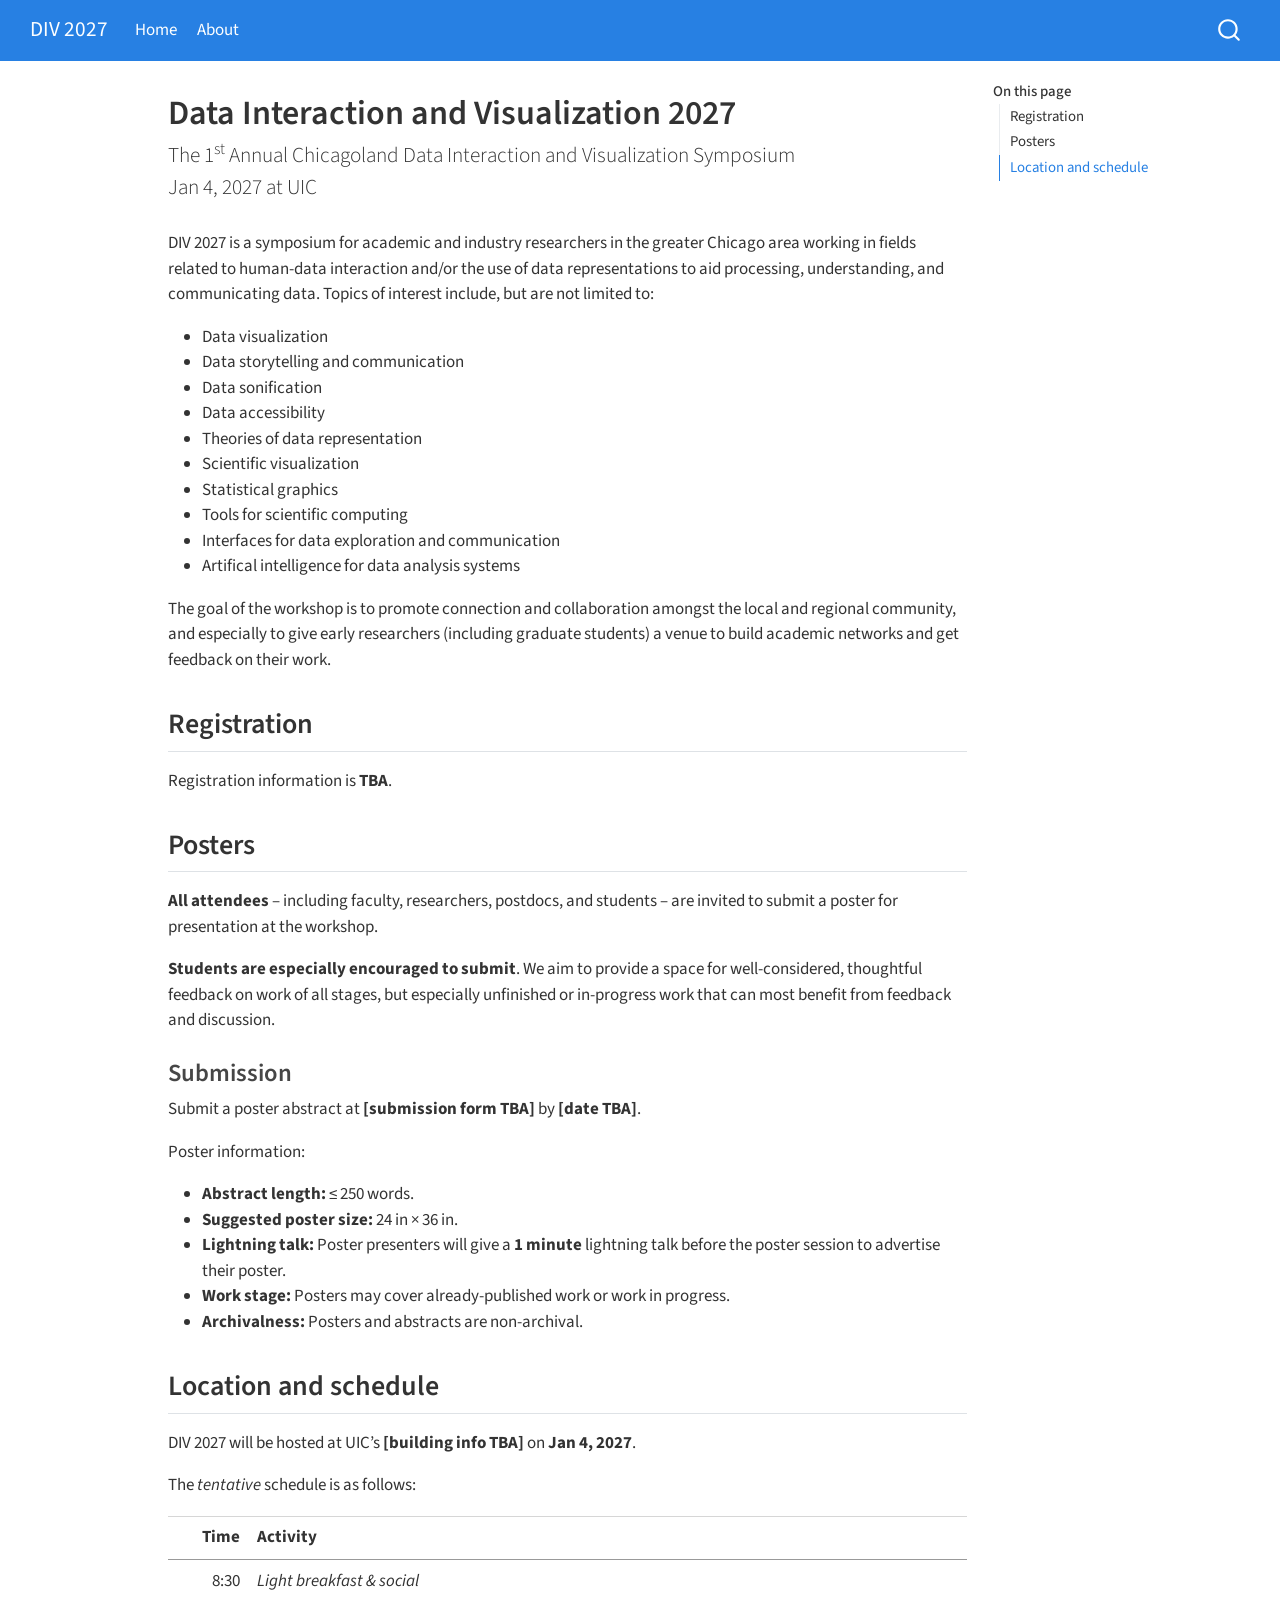
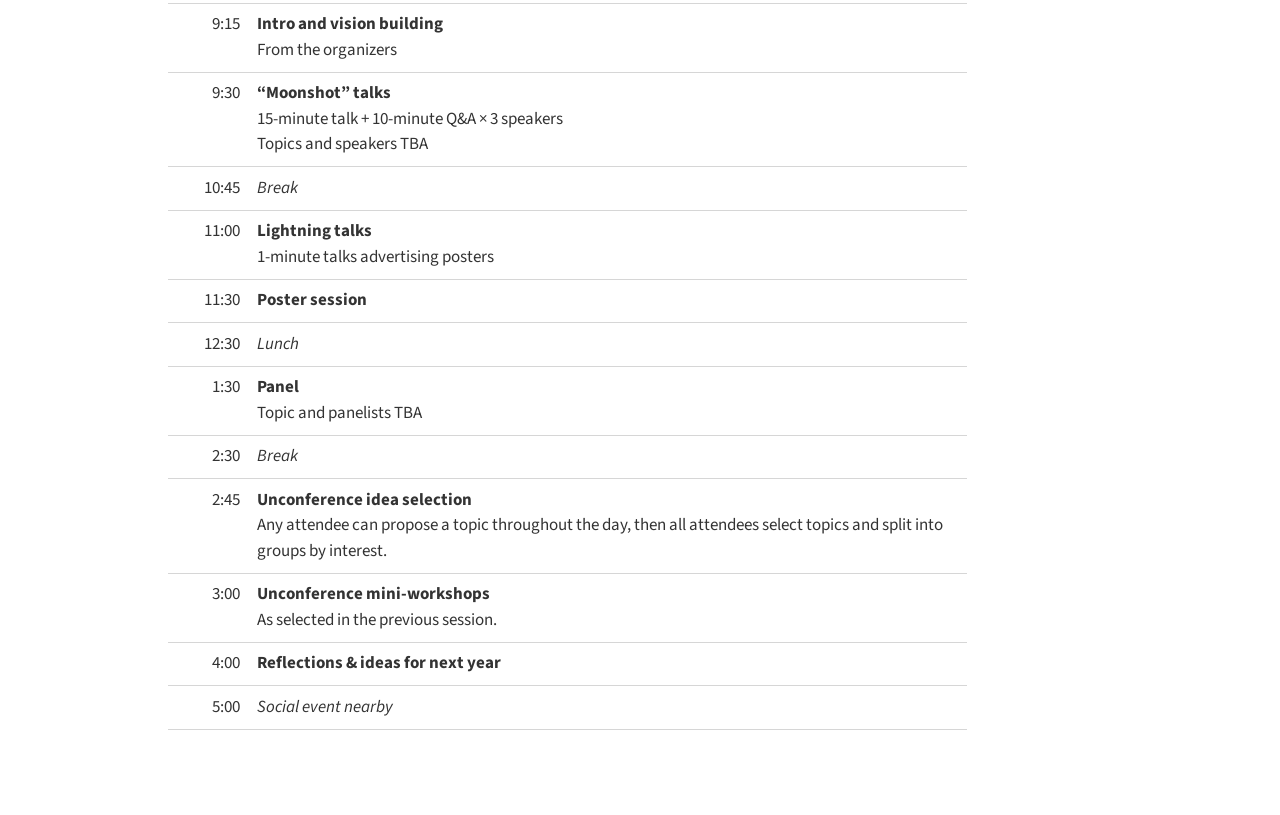
==== index.html @ d93c634b "Built site for gh-pages" ====
<!DOCTYPE html>
<html xmlns="http://www.w3.org/1999/xhtml" lang="en" xml:lang="en"><head>

<meta charset="utf-8">
<meta name="generator" content="quarto-1.9.35">

<meta name="viewport" content="width=device-width, initial-scale=1.0, user-scalable=yes">


<title>Data Interaction and Visualization 2027 – DIV 2027</title>
<style>
/* Default styles provided by pandoc.
** See https://pandoc.org/MANUAL.html#variables-for-html for config info.
*/
code{white-space: pre-wrap;}
span.smallcaps{font-variant: small-caps;}
div.columns{display: flex; gap: min(4vw, 1.5em);}
div.column{flex: auto; overflow-x: auto;}
div.hanging-indent{margin-left: 1.5em; text-indent: -1.5em;}
ul.task-list{list-style: none;}
ul.task-list li input[type="checkbox"] {
  width: 0.8em;
  margin: 0 0.8em 0.2em -1em; /* quarto-specific, see https://github.com/quarto-dev/quarto-cli/issues/4556 */ 
  vertical-align: middle;
}
</style>


<script src="site_libs/quarto-nav/quarto-nav.js"></script>
<script src="site_libs/quarto-nav/headroom.min.js"></script>
<script src="site_libs/clipboard/clipboard.min.js"></script>
<script src="site_libs/quarto-search/autocomplete.umd.js"></script>
<script src="site_libs/quarto-search/fuse.min.js"></script>
<script src="site_libs/quarto-search/quarto-search.js"></script>
<meta name="quarto:offset" content="./">
<script src="site_libs/quarto-html/quarto.js" type="module"></script>
<script src="site_libs/quarto-html/tabsets/tabsets.js" type="module"></script>
<script src="site_libs/quarto-html/popper.min.js"></script>
<script src="site_libs/quarto-html/tippy.umd.min.js"></script>
<script src="site_libs/quarto-html/anchor.min.js"></script>
<link href="site_libs/quarto-html/tippy.css" rel="stylesheet">
<link href="site_libs/quarto-html/quarto-syntax-highlighting-46f66b053e56abd73bb6e954d61a315b.css" rel="stylesheet" class="quarto-color-scheme" id="quarto-text-highlighting-styles">
<link href="site_libs/quarto-html/quarto-syntax-highlighting-dark-22b4aaf4c2978829df3684e8f2c068db.css" rel="stylesheet" class="quarto-color-scheme quarto-color-alternate" id="quarto-text-highlighting-styles">
<link href="site_libs/quarto-html/quarto-syntax-highlighting-46f66b053e56abd73bb6e954d61a315b.css" rel="stylesheet" class="quarto-color-scheme-extra" id="quarto-text-highlighting-styles">
<script src="site_libs/bootstrap/bootstrap.min.js"></script>
<link href="site_libs/bootstrap/bootstrap-icons.css" rel="stylesheet">
<link href="site_libs/bootstrap/bootstrap-288cca52c4e9840696f0b704bb2b5459.min.css" rel="stylesheet" append-hash="true" class="quarto-color-scheme" id="quarto-bootstrap" data-mode="light">
<link href="site_libs/bootstrap/bootstrap-dark-3931a3bff5004c6c40b0ca01e9da0018.min.css" rel="stylesheet" append-hash="true" class="quarto-color-scheme quarto-color-alternate" id="quarto-bootstrap" data-mode="light">
<link href="site_libs/bootstrap/bootstrap-288cca52c4e9840696f0b704bb2b5459.min.css" rel="stylesheet" append-hash="true" class="quarto-color-scheme-extra" id="quarto-bootstrap" data-mode="light">
<script id="quarto-search-options" type="application/json">{
  "location": "navbar",
  "copy-button": false,
  "collapse-after": 3,
  "panel-placement": "end",
  "type": "overlay",
  "limit": 50,
  "keyboard-shortcut": [
    "f",
    "/",
    "s"
  ],
  "show-item-context": false,
  "language": {
    "search-no-results-text": "No results",
    "search-matching-documents-text": "matching documents",
    "search-copy-link-title": "Copy link to search",
    "search-hide-matches-text": "Hide additional matches",
    "search-more-match-text": "more match in this document",
    "search-more-matches-text": "more matches in this document",
    "search-clear-button-title": "Clear",
    "search-text-placeholder": "",
    "search-detached-cancel-button-title": "Cancel",
    "search-submit-button-title": "Submit",
    "search-label": "Search"
  }
}</script>


<link rel="stylesheet" href="styles.css">
</head>

<body class="nav-fixed quarto-light">

<div id="quarto-search-results"></div>
  <header id="quarto-header" class="headroom fixed-top">
    <nav class="navbar navbar-expand-lg " data-bs-theme="dark">
      <div class="navbar-container container-fluid">
      <div class="navbar-brand-container mx-auto">
    <a class="navbar-brand" href="./index.html">
    <span class="navbar-title">DIV 2027</span>
    </a>
  </div>
            <div id="quarto-search" class="" title="Search"></div>
          <button class="navbar-toggler" type="button" data-bs-toggle="collapse" data-bs-target="#navbarCollapse" aria-controls="navbarCollapse" role="menu" aria-expanded="false" aria-label="Toggle navigation" onclick="if (window.quartoToggleHeadroom) { window.quartoToggleHeadroom(); }">
  <span class="navbar-toggler-icon"></span>
</button>
          <div class="collapse navbar-collapse" id="navbarCollapse">
            <ul class="navbar-nav navbar-nav-scroll me-auto">
  <li class="nav-item">
    <a class="nav-link active" href="./index.html" aria-current="page"> 
<span class="menu-text">Home</span></a>
  </li>  
  <li class="nav-item">
    <a class="nav-link" href="./about.html"> 
<span class="menu-text">About</span></a>
  </li>  
</ul>
          </div> <!-- /navcollapse -->
            <div class="quarto-navbar-tools">
</div>
      </div> <!-- /container-fluid -->
    </nav>
</header>
<!-- content -->
<div id="quarto-content" class="quarto-container page-columns page-rows-contents page-layout-article page-navbar">
<!-- sidebar -->
<!-- margin-sidebar -->
    <div id="quarto-margin-sidebar" class="sidebar margin-sidebar">
        <nav id="TOC" role="doc-toc" class="toc-active">
    <h2 id="toc-title">On this page</h2>
   
  <ul>
  <li><a href="#registration" id="toc-registration" class="nav-link active" data-scroll-target="#registration">Registration</a></li>
  <li><a href="#posters" id="toc-posters" class="nav-link" data-scroll-target="#posters">Posters</a>
  <ul class="collapse">
  <li><a href="#submission" id="toc-submission" class="nav-link" data-scroll-target="#submission">Submission</a></li>
  </ul></li>
  <li><a href="#location-and-schedule" id="toc-location-and-schedule" class="nav-link" data-scroll-target="#location-and-schedule">Location and schedule</a></li>
  </ul>
</nav>
    </div>
<!-- main -->
<main class="content" id="quarto-document-content">

<header id="title-block-header" class="quarto-title-block default">
<div class="quarto-title">
<h1 class="title">Data Interaction and Visualization 2027</h1>
<p class="subtitle lead">The 1<sup>st</sup> Annual Chicagoland Data Interaction and Visualization Symposium<br>
Jan 4, 2027 at UIC</p>
</div>



<div class="quarto-title-meta">

    
  
    
  </div>
  


</header>


<p>DIV 2027 is a symposium for academic and industry researchers in the greater Chicago area working in fields related to human-data interaction and/or the use of data representations to aid processing, understanding, and communicating data. Topics of interest include, but are not limited to:</p>
<ul>
<li>Data visualization</li>
<li>Data storytelling and communication</li>
<li>Data sonification</li>
<li>Data accessibility</li>
<li>Theories of data representation</li>
<li>Scientific visualization</li>
<li>Statistical graphics</li>
<li>Tools for scientific computing</li>
<li>Interfaces for data exploration and communication</li>
<li>Artifical intelligence for data analysis systems</li>
</ul>
<p>The goal of the workshop is to promote connection and collaboration amongst the local and regional community, and especially to give early researchers (including graduate students) a venue to build academic networks and get feedback on their work.</p>
<section id="registration" class="level2">
<h2 class="anchored" data-anchor-id="registration">Registration</h2>
<p>Registration information is <strong>TBA</strong>.</p>
</section>
<section id="posters" class="level2">
<h2 class="anchored" data-anchor-id="posters">Posters</h2>
<p><strong>All attendees</strong> – including faculty, researchers, postdocs, and students – are invited to submit a poster for presentation at the workshop.</p>
<p><strong>Students are especially encouraged to submit</strong>. We aim to provide a space for well-considered, thoughtful feedback on work of all stages, but especially unfinished or in-progress work that can most benefit from feedback and discussion.</p>
<section id="submission" class="level3">
<h3 class="anchored" data-anchor-id="submission">Submission</h3>
<p>Submit a poster abstract at <strong>[submission form TBA]</strong> by <strong>[date TBA]</strong>.</p>
<p>Poster information:</p>
<ul>
<li><strong>Abstract length:</strong> ≤ 250 words.</li>
<li><strong>Suggested poster size:</strong> 24 in × 36 in.</li>
<li><strong>Lightning talk:</strong> Poster presenters will give a <strong>1 minute</strong> lightning talk before the poster session to advertise their poster.</li>
<li><strong>Work stage:</strong> Posters may cover already-published work or work in progress.</li>
<li><strong>Archivalness:</strong> Posters and abstracts are non-archival.</li>
</ul>
</section>
</section>
<section id="location-and-schedule" class="level2">
<h2 class="anchored" data-anchor-id="location-and-schedule">Location and schedule</h2>
<p>DIV 2027 will be hosted at UIC’s <strong>[building info TBA]</strong> on <strong>Jan 4, 2027</strong>.</p>
<p>The <em>tentative</em> schedule is as follows:</p>
<table class="caption-top table">
<colgroup>
<col style="width: 10%">
<col style="width: 89%">
</colgroup>
<thead>
<tr class="header">
<th style="text-align: right;">Time</th>
<th style="text-align: left;">Activity</th>
</tr>
</thead>
<tbody>
<tr class="odd">
<td style="text-align: right;">8:30</td>
<td style="text-align: left;"><em>Light breakfast &amp; social</em></td>
</tr>
<tr class="even">
<td style="text-align: right;">9:15</td>
<td style="text-align: left;"><strong>Intro and vision building</strong> <br> From the organizers</td>
</tr>
<tr class="odd">
<td style="text-align: right;">9:30</td>
<td style="text-align: left;"><strong>“Moonshot” talks</strong> <br> 15-minute talk + 10-minute Q&amp;A × 3 speakers <br> Topics and speakers TBA</td>
</tr>
<tr class="even">
<td style="text-align: right;">10:45</td>
<td style="text-align: left;"><em>Break</em></td>
</tr>
<tr class="odd">
<td style="text-align: right;">11:00</td>
<td style="text-align: left;"><strong>Lightning talks</strong> <br> 1-minute talks advertising posters</td>
</tr>
<tr class="even">
<td style="text-align: right;">11:30</td>
<td style="text-align: left;"><strong>Poster session</strong></td>
</tr>
<tr class="odd">
<td style="text-align: right;">12:30</td>
<td style="text-align: left;"><em>Lunch</em></td>
</tr>
<tr class="even">
<td style="text-align: right;">1:30</td>
<td style="text-align: left;"><strong>Panel</strong> <br> Topic and panelists TBA</td>
</tr>
<tr class="odd">
<td style="text-align: right;">2:30</td>
<td style="text-align: left;"><em>Break</em></td>
</tr>
<tr class="even">
<td style="text-align: right;">2:45</td>
<td style="text-align: left;"><strong>Unconference idea selection</strong> <br> Any attendee can propose a topic throughout the day, then all attendees select topics and split into groups by interest.</td>
</tr>
<tr class="odd">
<td style="text-align: right;">3:00</td>
<td style="text-align: left;"><strong>Unconference mini-workshops</strong> <br> As selected in the previous session.</td>
</tr>
<tr class="even">
<td style="text-align: right;">4:00</td>
<td style="text-align: left;"><strong>Reflections &amp; ideas for next year</strong></td>
</tr>
<tr class="odd">
<td style="text-align: right;">5:00</td>
<td style="text-align: left;"><em>Social event nearby</em></td>
</tr>
</tbody>
</table>


</section>

</main> <!-- /main -->
<script id="quarto-html-after-body" type="application/javascript">
  window.document.addEventListener("DOMContentLoaded", function (event) {
    const icon = "";
    const anchorJS = new window.AnchorJS();
    anchorJS.options = {
      placement: 'right',
      icon: icon
    };
    anchorJS.add('.anchored');
    const isCodeAnnotation = (el) => {
      for (const clz of el.classList) {
        if (clz.startsWith('code-annotation-')) {                     
          return true;
        }
      }
      return false;
    }
    const onCopySuccess = function(e) {
      // button target
      const button = e.trigger;
      // don't keep focus
      button.blur();
      // flash "checked"
      button.classList.add('code-copy-button-checked');
      var currentTitle = button.getAttribute("title");
      button.setAttribute("title", "Copied!");
      let tooltip;
      if (window.bootstrap) {
        button.setAttribute("data-bs-toggle", "tooltip");
        button.setAttribute("data-bs-placement", "left");
        button.setAttribute("data-bs-title", "Copied!");
        tooltip = new bootstrap.Tooltip(button, 
          { trigger: "manual", 
            customClass: "code-copy-button-tooltip",
            offset: [0, -8]});
        tooltip.show();    
      }
      setTimeout(function() {
        if (tooltip) {
          tooltip.hide();
          button.removeAttribute("data-bs-title");
          button.removeAttribute("data-bs-toggle");
          button.removeAttribute("data-bs-placement");
        }
        button.setAttribute("title", currentTitle);
        button.classList.remove('code-copy-button-checked');
      }, 1000);
      // clear code selection
      e.clearSelection();
    }
    const getTextToCopy = function(trigger) {
      const outerScaffold = trigger.parentElement.cloneNode(true);
      const codeEl = outerScaffold.querySelector('code');
      for (const childEl of codeEl.children) {
        if (isCodeAnnotation(childEl)) {
          childEl.remove();
        }
      }
      return codeEl.innerText;
    }
    const clipboard = new window.ClipboardJS('.code-copy-button:not([data-in-quarto-modal])', {
      text: getTextToCopy
    });
    clipboard.on('success', onCopySuccess);
    if (window.document.getElementById('quarto-embedded-source-code-modal')) {
      const clipboardModal = new window.ClipboardJS('.code-copy-button[data-in-quarto-modal]', {
        text: getTextToCopy,
        container: window.document.getElementById('quarto-embedded-source-code-modal')
      });
      clipboardModal.on('success', onCopySuccess);
    }
      var localhostRegex = new RegExp(/^(?:http|https):\/\/localhost\:?[0-9]*\//);
      var mailtoRegex = new RegExp(/^mailto:/);
        var filterRegex = new RegExp('/' + window.location.host + '/');
      var isInternal = (href) => {
          return filterRegex.test(href) || localhostRegex.test(href) || mailtoRegex.test(href);
      }
      // Inspect non-navigation links and adorn them if external
     var links = window.document.querySelectorAll('a[href]:not(.nav-link):not(.navbar-brand):not(.toc-action):not(.sidebar-link):not(.sidebar-item-toggle):not(.pagination-link):not(.no-external):not([aria-hidden]):not(.dropdown-item):not(.quarto-navigation-tool):not(.about-link)');
      for (var i=0; i<links.length; i++) {
        const link = links[i];
        if (!isInternal(link.href)) {
          // undo the damage that might have been done by quarto-nav.js in the case of
          // links that we want to consider external
          if (link.dataset.originalHref !== undefined) {
            link.href = link.dataset.originalHref;
          }
        }
      }
    function tippyHover(el, contentFn, onTriggerFn, onUntriggerFn) {
      const config = {
        allowHTML: true,
        maxWidth: 500,
        delay: 100,
        arrow: false,
        appendTo: function(el) {
            return el.parentElement;
        },
        interactive: true,
        interactiveBorder: 10,
        theme: 'quarto',
        placement: 'bottom-start',
      };
      if (contentFn) {
        config.content = contentFn;
      }
      if (onTriggerFn) {
        config.onTrigger = onTriggerFn;
      }
      if (onUntriggerFn) {
        config.onUntrigger = onUntriggerFn;
      }
      window.tippy(el, config); 
    }
    const noterefs = window.document.querySelectorAll('a[role="doc-noteref"]');
    for (var i=0; i<noterefs.length; i++) {
      const ref = noterefs[i];
      tippyHover(ref, function() {
        // use id or data attribute instead here
        let href = ref.getAttribute('data-footnote-href') || ref.getAttribute('href');
        try { href = new URL(href).hash; } catch {}
        const id = href.replace(/^#\/?/, "");
        const note = window.document.getElementById(id);
        if (note) {
          return note.innerHTML;
        } else {
          return "";
        }
      });
    }
    const xrefs = window.document.querySelectorAll('a.quarto-xref');
    const processXRef = (id, note) => {
      // Strip column container classes
      const stripColumnClz = (el) => {
        el.classList.remove("page-full", "page-columns");
        if (el.children) {
          for (const child of el.children) {
            stripColumnClz(child);
          }
        }
      }
      stripColumnClz(note)
      if (id === null || id.startsWith('sec-')) {
        // Special case sections, only their first couple elements
        const container = document.createElement("div");
        if (note.children && note.children.length > 2) {
          container.appendChild(note.children[0].cloneNode(true));
          for (let i = 1; i < note.children.length; i++) {
            const child = note.children[i];
            if (child.tagName === "P" && child.innerText === "") {
              continue;
            } else {
              container.appendChild(child.cloneNode(true));
              break;
            }
          }
          if (window.Quarto?.typesetMath) {
            window.Quarto.typesetMath(container);
          }
          return container.innerHTML
        } else {
          if (window.Quarto?.typesetMath) {
            window.Quarto.typesetMath(note);
          }
          return note.innerHTML;
        }
      } else {
        // Remove any anchor links if they are present
        const anchorLink = note.querySelector('a.anchorjs-link');
        if (anchorLink) {
          anchorLink.remove();
        }
        if (window.Quarto?.typesetMath) {
          window.Quarto.typesetMath(note);
        }
        if (note.classList.contains("callout")) {
          return note.outerHTML;
        } else {
          return note.innerHTML;
        }
      }
    }
    for (var i=0; i<xrefs.length; i++) {
      const xref = xrefs[i];
      tippyHover(xref, undefined, function(instance) {
        instance.disable();
        let url = xref.getAttribute('href');
        let hash = undefined; 
        if (url.startsWith('#')) {
          hash = url;
        } else {
          try { hash = new URL(url).hash; } catch {}
        }
        if (hash) {
          const id = hash.replace(/^#\/?/, "");
          const note = window.document.getElementById(id);
          if (note !== null) {
            try {
              const html = processXRef(id, note.cloneNode(true));
              instance.setContent(html);
            } finally {
              instance.enable();
              instance.show();
            }
          } else {
            // See if we can fetch this
            fetch(url.split('#')[0])
            .then(res => res.text())
            .then(html => {
              const parser = new DOMParser();
              const htmlDoc = parser.parseFromString(html, "text/html");
              const note = htmlDoc.getElementById(id);
              if (note !== null) {
                const html = processXRef(id, note);
                instance.setContent(html);
              } 
            }).finally(() => {
              instance.enable();
              instance.show();
            });
          }
        } else {
          // See if we can fetch a full url (with no hash to target)
          // This is a special case and we should probably do some content thinning / targeting
          fetch(url)
          .then(res => res.text())
          .then(html => {
            const parser = new DOMParser();
            const htmlDoc = parser.parseFromString(html, "text/html");
            const note = htmlDoc.querySelector('main.content');
            if (note !== null) {
              // This should only happen for chapter cross references
              // (since there is no id in the URL)
              // remove the first header
              if (note.children.length > 0 && note.children[0].tagName === "HEADER") {
                note.children[0].remove();
              }
              const html = processXRef(null, note);
              instance.setContent(html);
            } 
          }).finally(() => {
            instance.enable();
            instance.show();
          });
        }
      }, function(instance) {
      });
    }
        let selectedAnnoteEl;
        const selectorForAnnotation = ( cell, annotation) => {
          let cellAttr = 'data-code-cell="' + cell + '"';
          let lineAttr = 'data-code-annotation="' +  annotation + '"';
          const selector = 'span[' + cellAttr + '][' + lineAttr + ']';
          return selector;
        }
        const selectCodeLines = (annoteEl) => {
          const doc = window.document;
          const targetCell = annoteEl.getAttribute("data-target-cell");
          const targetAnnotation = annoteEl.getAttribute("data-target-annotation");
          const annoteSpan = window.document.querySelector(selectorForAnnotation(targetCell, targetAnnotation));
          const lines = annoteSpan.getAttribute("data-code-lines").split(",");
          const lineIds = lines.map((line) => {
            return targetCell + "-" + line;
          })
          let top = null;
          let height = null;
          let parent = null;
          if (lineIds.length > 0) {
              //compute the position of the single el (top and bottom and make a div)
              const el = window.document.getElementById(lineIds[0]);
              top = el.offsetTop;
              height = el.offsetHeight;
              parent = el.parentElement.parentElement;
            if (lineIds.length > 1) {
              const lastEl = window.document.getElementById(lineIds[lineIds.length - 1]);
              const bottom = lastEl.offsetTop + lastEl.offsetHeight;
              height = bottom - top;
            }
            if (top !== null && height !== null && parent !== null) {
              // cook up a div (if necessary) and position it 
              let div = window.document.getElementById("code-annotation-line-highlight");
              if (div === null) {
                div = window.document.createElement("div");
                div.setAttribute("id", "code-annotation-line-highlight");
                div.style.position = 'absolute';
                parent.appendChild(div);
              }
              div.style.top = top - 2 + "px";
              div.style.height = height + 4 + "px";
              div.style.left = 0;
              let gutterDiv = window.document.getElementById("code-annotation-line-highlight-gutter");
              if (gutterDiv === null) {
                gutterDiv = window.document.createElement("div");
                gutterDiv.setAttribute("id", "code-annotation-line-highlight-gutter");
                gutterDiv.style.position = 'absolute';
                const codeCell = window.document.getElementById(targetCell);
                const gutter = codeCell.querySelector('.code-annotation-gutter');
                gutter.appendChild(gutterDiv);
              }
              gutterDiv.style.top = top - 2 + "px";
              gutterDiv.style.height = height + 4 + "px";
            }
            selectedAnnoteEl = annoteEl;
          }
        };
        const unselectCodeLines = () => {
          const elementsIds = ["code-annotation-line-highlight", "code-annotation-line-highlight-gutter"];
          elementsIds.forEach((elId) => {
            const div = window.document.getElementById(elId);
            if (div) {
              div.remove();
            }
          });
          selectedAnnoteEl = undefined;
        };
          // Handle positioning of the toggle
      window.addEventListener(
        "resize",
        throttle(() => {
          elRect = undefined;
          if (selectedAnnoteEl) {
            selectCodeLines(selectedAnnoteEl);
          }
        }, 10)
      );
      function throttle(fn, ms) {
      let throttle = false;
      let timer;
        return (...args) => {
          if(!throttle) { // first call gets through
              fn.apply(this, args);
              throttle = true;
          } else { // all the others get throttled
              if(timer) clearTimeout(timer); // cancel #2
              timer = setTimeout(() => {
                fn.apply(this, args);
                timer = throttle = false;
              }, ms);
          }
        };
      }
        // Attach click handler to the DT
        const annoteDls = window.document.querySelectorAll('dt[data-target-cell]');
        for (const annoteDlNode of annoteDls) {
          annoteDlNode.addEventListener('click', (event) => {
            const clickedEl = event.target;
            if (clickedEl !== selectedAnnoteEl) {
              unselectCodeLines();
              const activeEl = window.document.querySelector('dt[data-target-cell].code-annotation-active');
              if (activeEl) {
                activeEl.classList.remove('code-annotation-active');
              }
              selectCodeLines(clickedEl);
              clickedEl.classList.add('code-annotation-active');
            } else {
              // Unselect the line
              unselectCodeLines();
              clickedEl.classList.remove('code-annotation-active');
            }
          });
        }
    const findCites = (el) => {
      const parentEl = el.parentElement;
      if (parentEl) {
        const cites = parentEl.dataset.cites;
        if (cites) {
          return {
            el,
            cites: cites.split(' ')
          };
        } else {
          return findCites(el.parentElement)
        }
      } else {
        return undefined;
      }
    };
    var bibliorefs = window.document.querySelectorAll('a[role="doc-biblioref"]');
    for (var i=0; i<bibliorefs.length; i++) {
      const ref = bibliorefs[i];
      const citeInfo = findCites(ref);
      if (citeInfo) {
        tippyHover(citeInfo.el, function() {
          var popup = window.document.createElement('div');
          citeInfo.cites.forEach(function(cite) {
            var citeDiv = window.document.createElement('div');
            citeDiv.classList.add('hanging-indent');
            citeDiv.classList.add('csl-entry');
            var biblioDiv = window.document.getElementById('ref-' + cite);
            if (biblioDiv) {
              citeDiv.innerHTML = biblioDiv.innerHTML;
            }
            popup.appendChild(citeDiv);
          });
          return popup.innerHTML;
        });
      }
    }
  });
  </script>
</div> <!-- /content -->




</body></html>
---- site_libs/quarto-html/tippy.css ----
.tippy-box[data-animation=fade][data-state=hidden]{opacity:0}[data-tippy-root]{max-width:calc(100vw - 10px)}.tippy-box{position:relative;background-color:#333;color:#fff;border-radius:4px;font-size:14px;line-height:1.4;white-space:normal;outline:0;transition-property:transform,visibility,opacity}.tippy-box[data-placement^=top]>.tippy-arrow{bottom:0}.tippy-box[data-placement^=top]>.tippy-arrow:before{bottom:-7px;left:0;border-width:8px 8px 0;border-top-color:initial;transform-origin:center top}.tippy-box[data-placement^=bottom]>.tippy-arrow{top:0}.tippy-box[data-placement^=bottom]>.tippy-arrow:before{top:-7px;left:0;border-width:0 8px 8px;border-bottom-color:initial;transform-origin:center bottom}.tippy-box[data-placement^=left]>.tippy-arrow{right:0}.tippy-box[data-placement^=left]>.tippy-arrow:before{border-width:8px 0 8px 8px;border-left-color:initial;right:-7px;transform-origin:center left}.tippy-box[data-placement^=right]>.tippy-arrow{left:0}.tippy-box[data-placement^=right]>.tippy-arrow:before{left:-7px;border-width:8px 8px 8px 0;border-right-color:initial;transform-origin:center right}.tippy-box[data-inertia][data-state=visible]{transition-timing-function:cubic-bezier(.54,1.5,.38,1.11)}.tippy-arrow{width:16px;height:16px;color:#333}.tippy-arrow:before{content:"";position:absolute;border-color:transparent;border-style:solid}.tippy-content{position:relative;padding:5px 9px;z-index:1}
---- site_libs/quarto-html/quarto-syntax-highlighting-46f66b053e56abd73bb6e954d61a315b.css ----
/* quarto syntax highlight colors */
:root {
  --quarto-hl-ot-color: #003B4F;
  --quarto-hl-at-color: #657422;
  --quarto-hl-ss-color: #20794D;
  --quarto-hl-an-color: #5E5E5E;
  --quarto-hl-fu-color: #4758AB;
  --quarto-hl-st-color: #20794D;
  --quarto-hl-cf-color: #003B4F;
  --quarto-hl-op-color: #5E5E5E;
  --quarto-hl-er-color: #AD0000;
  --quarto-hl-bn-color: #AD0000;
  --quarto-hl-al-color: #AD0000;
  --quarto-hl-va-color: #111111;
  --quarto-hl-bu-color: inherit;
  --quarto-hl-ex-color: inherit;
  --quarto-hl-pp-color: #AD0000;
  --quarto-hl-in-color: #5E5E5E;
  --quarto-hl-vs-color: #20794D;
  --quarto-hl-wa-color: #5E5E5E;
  --quarto-hl-do-color: #5E5E5E;
  --quarto-hl-im-color: #00769E;
  --quarto-hl-ch-color: #20794D;
  --quarto-hl-dt-color: #AD0000;
  --quarto-hl-fl-color: #AD0000;
  --quarto-hl-co-color: #5E5E5E;
  --quarto-hl-cv-color: #5E5E5E;
  --quarto-hl-cn-color: #8f5902;
  --quarto-hl-sc-color: #5E5E5E;
  --quarto-hl-dv-color: #AD0000;
  --quarto-hl-kw-color: #003B4F;
}

/* other quarto variables */
:root {
  --quarto-font-monospace: SFMono-Regular, Menlo, Monaco, Consolas, "Liberation Mono", "Courier New", monospace;
}

/* syntax highlight based on Pandoc's rules */
pre > code.sourceCode > span {
  color: #003B4F;
}

code.sourceCode > span {
  color: #003B4F;
}

div.sourceCode,
div.sourceCode pre.sourceCode {
  color: #003B4F;
}

/* Normal */
code span {
  color: #003B4F;
}

/* Alert */
code span.al {
  color: #AD0000;
  font-style: inherit;
}

/* Annotation */
code span.an {
  color: #5E5E5E;
  font-style: inherit;
}

/* Attribute */
code span.at {
  color: #657422;
  font-style: inherit;
}

/* BaseN */
code span.bn {
  color: #AD0000;
  font-style: inherit;
}

/* BuiltIn */
code span.bu {
  font-style: inherit;
}

/* ControlFlow */
code span.cf {
  color: #003B4F;
  font-weight: bold;
  font-style: inherit;
}

/* Char */
code span.ch {
  color: #20794D;
  font-style: inherit;
}

/* Constant */
code span.cn {
  color: #8f5902;
  font-style: inherit;
}

/* Comment */
code span.co {
  color: #5E5E5E;
  font-style: inherit;
}

/* CommentVar */
code span.cv {
  color: #5E5E5E;
  font-style: italic;
}

/* Documentation */
code span.do {
  color: #5E5E5E;
  font-style: italic;
}

/* DataType */
code span.dt {
  color: #AD0000;
  font-style: inherit;
}

/* DecVal */
code span.dv {
  color: #AD0000;
  font-style: inherit;
}

/* Error */
code span.er {
  color: #AD0000;
  font-style: inherit;
}

/* Extension */
code span.ex {
  font-style: inherit;
}

/* Float */
code span.fl {
  color: #AD0000;
  font-style: inherit;
}

/* Function */
code span.fu {
  color: #4758AB;
  font-style: inherit;
}

/* Import */
code span.im {
  color: #00769E;
  font-style: inherit;
}

/* Information */
code span.in {
  color: #5E5E5E;
  font-style: inherit;
}

/* Keyword */
code span.kw {
  color: #003B4F;
  font-weight: bold;
  font-style: inherit;
}

/* Operator */
code span.op {
  color: #5E5E5E;
  font-style: inherit;
}

/* Other */
code span.ot {
  color: #003B4F;
  font-style: inherit;
}

/* Preprocessor */
code span.pp {
  color: #AD0000;
  font-style: inherit;
}

/* SpecialChar */
code span.sc {
  color: #5E5E5E;
  font-style: inherit;
}

/* SpecialString */
code span.ss {
  color: #20794D;
  font-style: inherit;
}

/* String */
code span.st {
  color: #20794D;
  font-style: inherit;
}

/* Variable */
code span.va {
  color: #111111;
  font-style: inherit;
}

/* VerbatimString */
code span.vs {
  color: #20794D;
  font-style: inherit;
}

/* Warning */
code span.wa {
  color: #5E5E5E;
  font-style: italic;
}

.prevent-inlining {
  content: "</";
}

/*# sourceMappingURL=5022ed312398f59a55adce476d7327af.css.map */
---- site_libs/quarto-html/quarto-syntax-highlighting-dark-22b4aaf4c2978829df3684e8f2c068db.css ----
/* quarto syntax highlight colors */
:root {
  --quarto-hl-al-color: #f07178;
  --quarto-hl-an-color: #d4d0ab;
  --quarto-hl-at-color: #00e0e0;
  --quarto-hl-bn-color: #d4d0ab;
  --quarto-hl-bu-color: #abe338;
  --quarto-hl-ch-color: #abe338;
  --quarto-hl-co-color: #f8f8f2;
  --quarto-hl-cv-color: #ffd700;
  --quarto-hl-cn-color: #ffd700;
  --quarto-hl-cf-color: #ffa07a;
  --quarto-hl-dt-color: #ffa07a;
  --quarto-hl-dv-color: #d4d0ab;
  --quarto-hl-do-color: #f8f8f2;
  --quarto-hl-er-color: #f07178;
  --quarto-hl-ex-color: #00e0e0;
  --quarto-hl-fl-color: #d4d0ab;
  --quarto-hl-fu-color: #ffa07a;
  --quarto-hl-im-color: #abe338;
  --quarto-hl-in-color: #d4d0ab;
  --quarto-hl-kw-color: #ffa07a;
  --quarto-hl-op-color: #ffa07a;
  --quarto-hl-ot-color: #00e0e0;
  --quarto-hl-pp-color: #dcc6e0;
  --quarto-hl-re-color: #00e0e0;
  --quarto-hl-sc-color: #abe338;
  --quarto-hl-ss-color: #abe338;
  --quarto-hl-st-color: #abe338;
  --quarto-hl-va-color: #00e0e0;
  --quarto-hl-vs-color: #abe338;
  --quarto-hl-wa-color: #dcc6e0;
}

/* other quarto variables */
:root {
  --quarto-font-monospace: SFMono-Regular, Menlo, Monaco, Consolas, "Liberation Mono", "Courier New", monospace;
}

/* syntax highlight based on Pandoc's rules */
pre > code.sourceCode > span {
  color: #f8f8f2;
}

code.sourceCode > span {
  color: #f8f8f2;
}

div.sourceCode,
div.sourceCode pre.sourceCode {
  color: #f8f8f2;
}

/* Normal */
code span {
  color: #f8f8f2;
}

/* Alert */
code span.al {
  color: #f07178;
}

/* Annotation */
code span.an {
  color: #d4d0ab;
}

/* Attribute */
code span.at {
  color: #00e0e0;
}

/* BaseN */
code span.bn {
  color: #d4d0ab;
}

/* BuiltIn */
code span.bu {
  color: #abe338;
}

/* ControlFlow */
code span.cf {
  font-weight: bold;
  color: #ffa07a;
}

/* Char */
code span.ch {
  color: #abe338;
}

/* Constant */
code span.cn {
  color: #ffd700;
}

/* Comment */
code span.co {
  font-style: italic;
  color: #f8f8f2;
}

/* CommentVar */
code span.cv {
  color: #ffd700;
}

/* Documentation */
code span.do {
  color: #f8f8f2;
}

/* DataType */
code span.dt {
  color: #ffa07a;
}

/* DecVal */
code span.dv {
  color: #d4d0ab;
}

/* Error */
code span.er {
  color: #f07178;
  text-decoration: underline;
}

/* Extension */
code span.ex {
  font-weight: bold;
  color: #00e0e0;
}

/* Float */
code span.fl {
  color: #d4d0ab;
}

/* Function */
code span.fu {
  color: #ffa07a;
}

/* Import */
code span.im {
  color: #abe338;
}

/* Information */
code span.in {
  color: #d4d0ab;
}

/* Keyword */
code span.kw {
  font-weight: bold;
  color: #ffa07a;
}

/* Operator */
code span.op {
  color: #ffa07a;
}

/* Other */
code span.ot {
  color: #00e0e0;
}

/* Preprocessor */
code span.pp {
  color: #dcc6e0;
}

/* RegionMarker */
code span.re {
  background-color: #f8f8f2;
  color: #00e0e0;
}

/* SpecialChar */
code span.sc {
  color: #abe338;
}

/* SpecialString */
code span.ss {
  color: #abe338;
}

/* String */
code span.st {
  color: #abe338;
}

/* Variable */
code span.va {
  color: #00e0e0;
}

/* VerbatimString */
code span.vs {
  color: #abe338;
}

/* Warning */
code span.wa {
  color: #dcc6e0;
}

.prevent-inlining {
  content: "</";
}

/*# sourceMappingURL=40982d61e595645edd53c77867d56848.css.map */
---- site_libs/quarto-html/quarto-syntax-highlighting-46f66b053e56abd73bb6e954d61a315b.css ----
/* quarto syntax highlight colors */
:root {
  --quarto-hl-ot-color: #003B4F;
  --quarto-hl-at-color: #657422;
  --quarto-hl-ss-color: #20794D;
  --quarto-hl-an-color: #5E5E5E;
  --quarto-hl-fu-color: #4758AB;
  --quarto-hl-st-color: #20794D;
  --quarto-hl-cf-color: #003B4F;
  --quarto-hl-op-color: #5E5E5E;
  --quarto-hl-er-color: #AD0000;
  --quarto-hl-bn-color: #AD0000;
  --quarto-hl-al-color: #AD0000;
  --quarto-hl-va-color: #111111;
  --quarto-hl-bu-color: inherit;
  --quarto-hl-ex-color: inherit;
  --quarto-hl-pp-color: #AD0000;
  --quarto-hl-in-color: #5E5E5E;
  --quarto-hl-vs-color: #20794D;
  --quarto-hl-wa-color: #5E5E5E;
  --quarto-hl-do-color: #5E5E5E;
  --quarto-hl-im-color: #00769E;
  --quarto-hl-ch-color: #20794D;
  --quarto-hl-dt-color: #AD0000;
  --quarto-hl-fl-color: #AD0000;
  --quarto-hl-co-color: #5E5E5E;
  --quarto-hl-cv-color: #5E5E5E;
  --quarto-hl-cn-color: #8f5902;
  --quarto-hl-sc-color: #5E5E5E;
  --quarto-hl-dv-color: #AD0000;
  --quarto-hl-kw-color: #003B4F;
}

/* other quarto variables */
:root {
  --quarto-font-monospace: SFMono-Regular, Menlo, Monaco, Consolas, "Liberation Mono", "Courier New", monospace;
}

/* syntax highlight based on Pandoc's rules */
pre > code.sourceCode > span {
  color: #003B4F;
}

code.sourceCode > span {
  color: #003B4F;
}

div.sourceCode,
div.sourceCode pre.sourceCode {
  color: #003B4F;
}

/* Normal */
code span {
  color: #003B4F;
}

/* Alert */
code span.al {
  color: #AD0000;
  font-style: inherit;
}

/* Annotation */
code span.an {
  color: #5E5E5E;
  font-style: inherit;
}

/* Attribute */
code span.at {
  color: #657422;
  font-style: inherit;
}

/* BaseN */
code span.bn {
  color: #AD0000;
  font-style: inherit;
}

/* BuiltIn */
code span.bu {
  font-style: inherit;
}

/* ControlFlow */
code span.cf {
  color: #003B4F;
  font-weight: bold;
  font-style: inherit;
}

/* Char */
code span.ch {
  color: #20794D;
  font-style: inherit;
}

/* Constant */
code span.cn {
  color: #8f5902;
  font-style: inherit;
}

/* Comment */
code span.co {
  color: #5E5E5E;
  font-style: inherit;
}

/* CommentVar */
code span.cv {
  color: #5E5E5E;
  font-style: italic;
}

/* Documentation */
code span.do {
  color: #5E5E5E;
  font-style: italic;
}

/* DataType */
code span.dt {
  color: #AD0000;
  font-style: inherit;
}

/* DecVal */
code span.dv {
  color: #AD0000;
  font-style: inherit;
}

/* Error */
code span.er {
  color: #AD0000;
  font-style: inherit;
}

/* Extension */
code span.ex {
  font-style: inherit;
}

/* Float */
code span.fl {
  color: #AD0000;
  font-style: inherit;
}

/* Function */
code span.fu {
  color: #4758AB;
  font-style: inherit;
}

/* Import */
code span.im {
  color: #00769E;
  font-style: inherit;
}

/* Information */
code span.in {
  color: #5E5E5E;
  font-style: inherit;
}

/* Keyword */
code span.kw {
  color: #003B4F;
  font-weight: bold;
  font-style: inherit;
}

/* Operator */
code span.op {
  color: #5E5E5E;
  font-style: inherit;
}

/* Other */
code span.ot {
  color: #003B4F;
  font-style: inherit;
}

/* Preprocessor */
code span.pp {
  color: #AD0000;
  font-style: inherit;
}

/* SpecialChar */
code span.sc {
  color: #5E5E5E;
  font-style: inherit;
}

/* SpecialString */
code span.ss {
  color: #20794D;
  font-style: inherit;
}

/* String */
code span.st {
  color: #20794D;
  font-style: inherit;
}

/* Variable */
code span.va {
  color: #111111;
  font-style: inherit;
}

/* VerbatimString */
code span.vs {
  color: #20794D;
  font-style: inherit;
}

/* Warning */
code span.wa {
  color: #5E5E5E;
  font-style: italic;
}

.prevent-inlining {
  content: "</";
}

/*# sourceMappingURL=5022ed312398f59a55adce476d7327af.css.map */
---- styles.css ----
/* css styles */
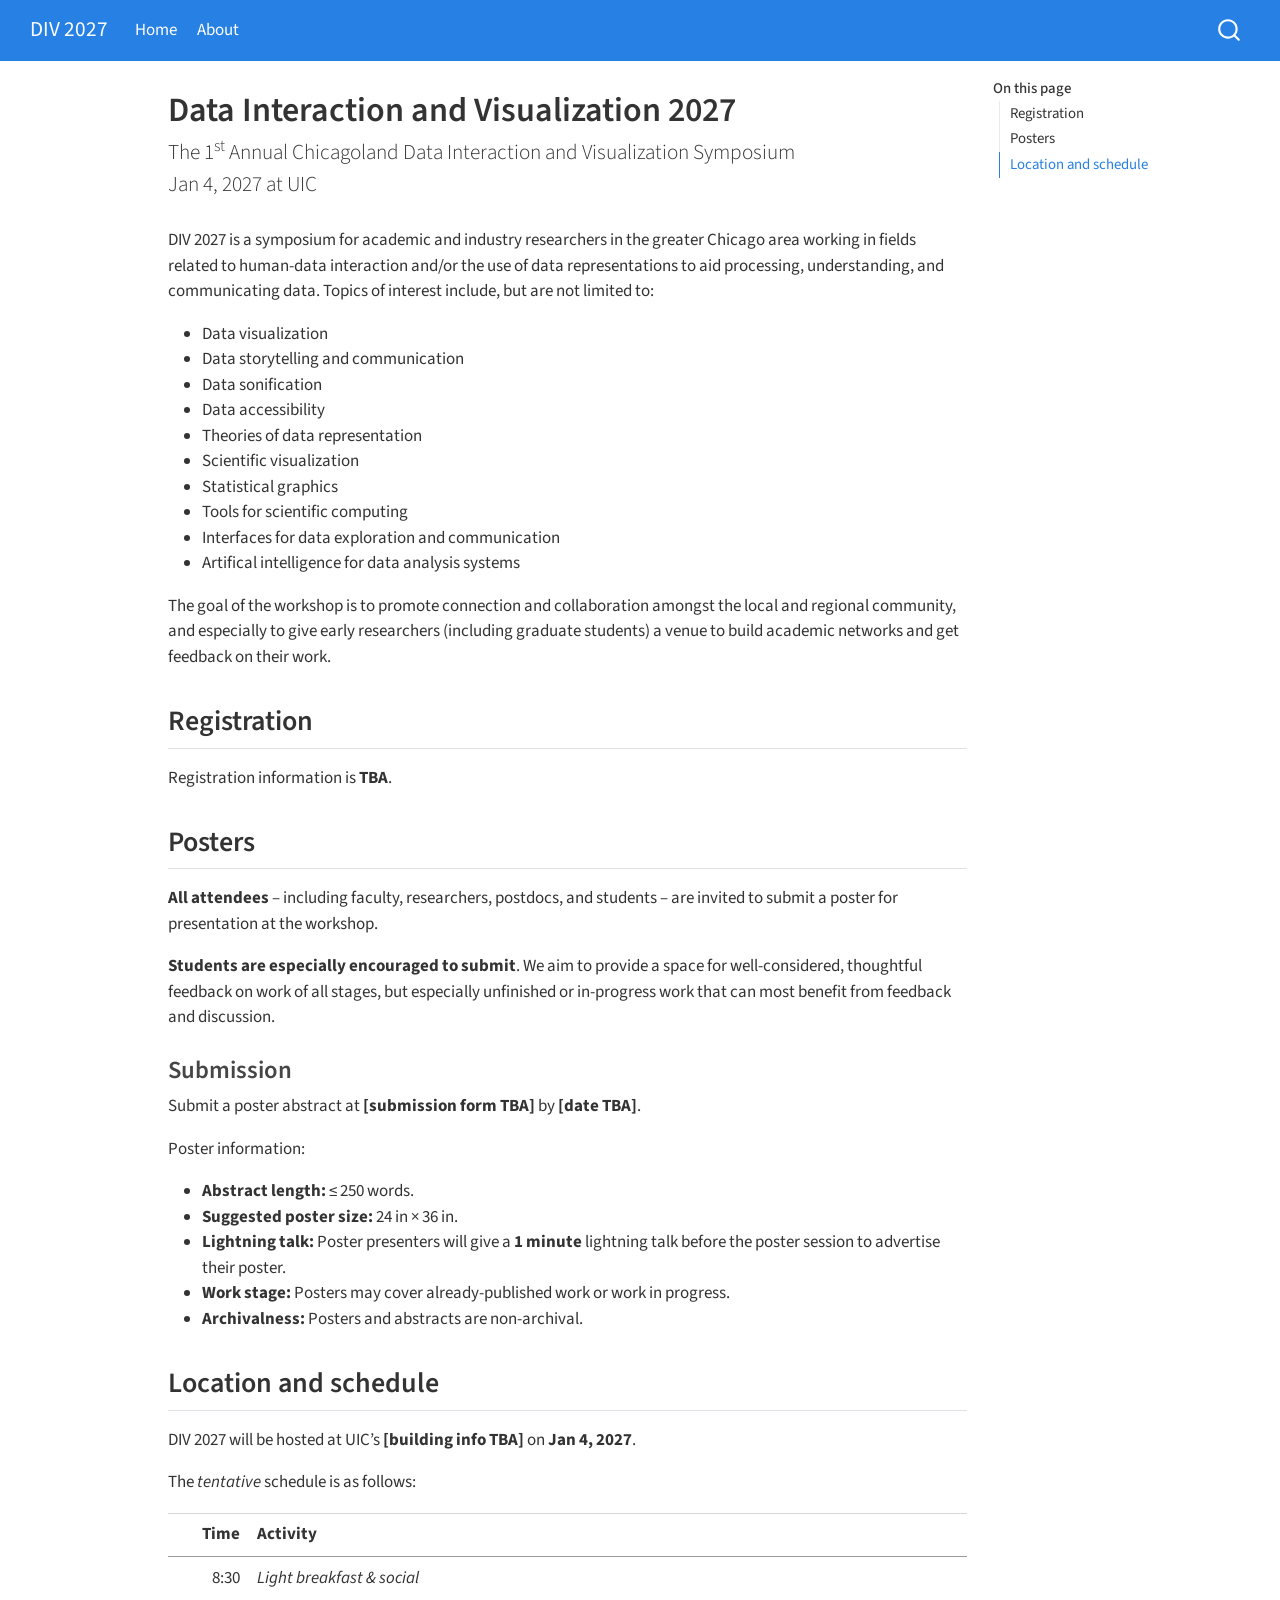
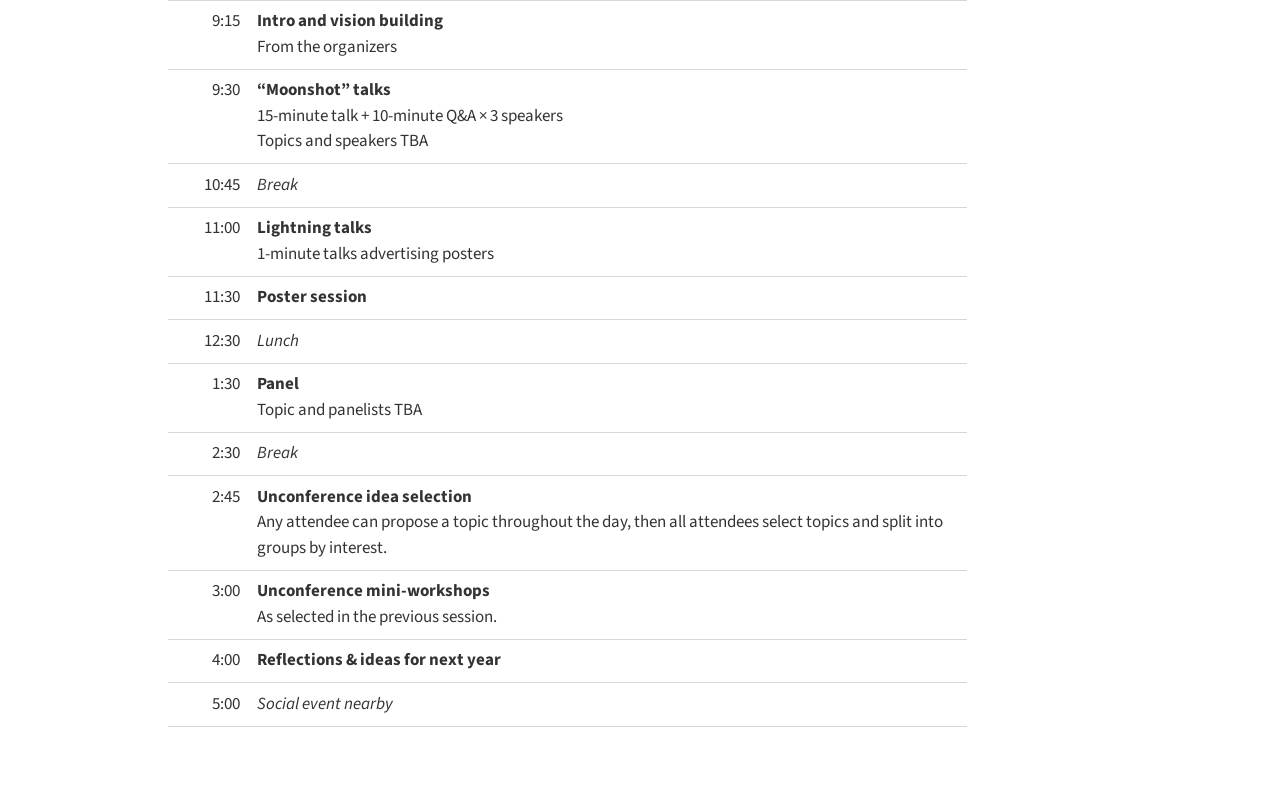
==== commit 13451796: "Built site for gh-pages" ====
--- a/index.html
+++ b/index.html
@@ -2,7 +2,7 @@
 <html xmlns="http://www.w3.org/1999/xhtml" lang="en" xml:lang="en"><head>
 
 <meta charset="utf-8">
-<meta name="generator" content="quarto-1.9.35">
+<meta name="generator" content="quarto-1.10.18">
 
 <meta name="viewport" content="width=device-width, initial-scale=1.0, user-scalable=yes">
 
@@ -12,10 +12,13 @@
 /* Default styles provided by pandoc.
 ** See https://pandoc.org/MANUAL.html#variables-for-html for config info.
 */
-code{white-space: pre-wrap;}
 span.smallcaps{font-variant: small-caps;}
-div.columns{display: flex; gap: min(4vw, 1.5em);}
-div.column{flex: auto; overflow-x: auto;}
+div.columns{display: flex; gap: 1.5em;}
+div.column{flex: auto;}
+@media screen {
+div.columns{gap: min(4vw, 1.5em);}
+div.column{overflow-x: auto;}
+}
 div.hanging-indent{margin-left: 1.5em; text-indent: -1.5em;}
 ul.task-list{list-style: none;}
 ul.task-list li input[type="checkbox"] {
@@ -39,14 +42,14 @@
 <script src="site_libs/quarto-html/tippy.umd.min.js"></script>
 <script src="site_libs/quarto-html/anchor.min.js"></script>
 <link href="site_libs/quarto-html/tippy.css" rel="stylesheet">
-<link href="site_libs/quarto-html/quarto-syntax-highlighting-46f66b053e56abd73bb6e954d61a315b.css" rel="stylesheet" class="quarto-color-scheme" id="quarto-text-highlighting-styles">
-<link href="site_libs/quarto-html/quarto-syntax-highlighting-dark-22b4aaf4c2978829df3684e8f2c068db.css" rel="stylesheet" class="quarto-color-scheme quarto-color-alternate" id="quarto-text-highlighting-styles">
-<link href="site_libs/quarto-html/quarto-syntax-highlighting-46f66b053e56abd73bb6e954d61a315b.css" rel="stylesheet" class="quarto-color-scheme-extra" id="quarto-text-highlighting-styles">
+<link href="site_libs/quarto-html/quarto-syntax-highlighting-64a204ab8560d761af7679ceaba22944.css" rel="stylesheet" class="quarto-color-scheme" id="quarto-text-highlighting-styles">
+<link href="site_libs/quarto-html/quarto-syntax-highlighting-dark-b85bc7c33db8c58e0ec93c3465666fed.css" rel="stylesheet" class="quarto-color-scheme quarto-color-alternate" id="quarto-text-highlighting-styles">
+<link href="site_libs/quarto-html/quarto-syntax-highlighting-64a204ab8560d761af7679ceaba22944.css" rel="stylesheet" class="quarto-color-scheme-extra" id="quarto-text-highlighting-styles">
 <script src="site_libs/bootstrap/bootstrap.min.js"></script>
 <link href="site_libs/bootstrap/bootstrap-icons.css" rel="stylesheet">
-<link href="site_libs/bootstrap/bootstrap-288cca52c4e9840696f0b704bb2b5459.min.css" rel="stylesheet" append-hash="true" class="quarto-color-scheme" id="quarto-bootstrap" data-mode="light">
-<link href="site_libs/bootstrap/bootstrap-dark-3931a3bff5004c6c40b0ca01e9da0018.min.css" rel="stylesheet" append-hash="true" class="quarto-color-scheme quarto-color-alternate" id="quarto-bootstrap" data-mode="light">
-<link href="site_libs/bootstrap/bootstrap-288cca52c4e9840696f0b704bb2b5459.min.css" rel="stylesheet" append-hash="true" class="quarto-color-scheme-extra" id="quarto-bootstrap" data-mode="light">
+<link href="site_libs/bootstrap/bootstrap-8132eb10a2238a3de679f4594c5232b9.min.css" rel="stylesheet" append-hash="true" class="quarto-color-scheme" id="quarto-bootstrap" data-mode="light">
+<link href="site_libs/bootstrap/bootstrap-dark-8ce74d19b3292b19ecdfc73ba8fbca08.min.css" rel="stylesheet" append-hash="true" class="quarto-color-scheme quarto-color-alternate" id="quarto-bootstrap" data-mode="light">
+<link href="site_libs/bootstrap/bootstrap-8132eb10a2238a3de679f4594c5232b9.min.css" rel="stylesheet" append-hash="true" class="quarto-color-scheme-extra" id="quarto-bootstrap" data-mode="light">
 <script id="quarto-search-options" type="application/json">{
   "location": "navbar",
   "copy-button": false,
@@ -336,7 +339,7 @@
     }
       var localhostRegex = new RegExp(/^(?:http|https):\/\/localhost\:?[0-9]*\//);
       var mailtoRegex = new RegExp(/^mailto:/);
-        var filterRegex = new RegExp('/' + window.location.host + '/');
+        var filterRegex = new RegExp("https:\/\/div-workshop\.github\.io\/");
       var isInternal = (href) => {
           return filterRegex.test(href) || localhostRegex.test(href) || mailtoRegex.test(href);
       }
--- a/site_libs/quarto-html/quarto-syntax-highlighting-64a204ab8560d761af7679ceaba22944.css
+++ b/site_libs/quarto-html/quarto-syntax-highlighting-64a204ab8560d761af7679ceaba22944.css
@@ -0,0 +1,236 @@
+/* quarto syntax highlight colors */
+:root {
+  --quarto-hl-ot-color: #003B4F;
+  --quarto-hl-at-color: #657422;
+  --quarto-hl-ss-color: #20794D;
+  --quarto-hl-an-color: #5E5E5E;
+  --quarto-hl-fu-color: #4758AB;
+  --quarto-hl-st-color: #20794D;
+  --quarto-hl-cf-color: #003B4F;
+  --quarto-hl-op-color: #5E5E5E;
+  --quarto-hl-er-color: #AD0000;
+  --quarto-hl-bn-color: #AD0000;
+  --quarto-hl-al-color: #AD0000;
+  --quarto-hl-va-color: #111111;
+  --quarto-hl-bu-color: inherit;
+  --quarto-hl-ex-color: inherit;
+  --quarto-hl-pp-color: #AD0000;
+  --quarto-hl-in-color: #5E5E5E;
+  --quarto-hl-vs-color: #20794D;
+  --quarto-hl-wa-color: #5E5E5E;
+  --quarto-hl-do-color: #5E5E5E;
+  --quarto-hl-im-color: #00769E;
+  --quarto-hl-ch-color: #20794D;
+  --quarto-hl-dt-color: #AD0000;
+  --quarto-hl-fl-color: #AD0000;
+  --quarto-hl-co-color: #5E5E5E;
+  --quarto-hl-cv-color: #5E5E5E;
+  --quarto-hl-cn-color: #8f5902;
+  --quarto-hl-sc-color: #5E5E5E;
+  --quarto-hl-dv-color: #AD0000;
+  --quarto-hl-kw-color: #003B4F;
+}
+
+/* other quarto variables */
+:root {
+  --quarto-font-monospace: SFMono-Regular, Menlo, Monaco, Consolas, "Liberation Mono", "Courier New", monospace;
+}
+
+/* syntax highlight based on Pandoc's rules */
+pre > code.sourceCode > span {
+  color: #003B4F;
+}
+
+code.sourceCode > span {
+  color: #003B4F;
+}
+
+div.sourceCode,
+div.sourceCode pre.sourceCode {
+  color: #003B4F;
+}
+
+/* Normal */
+code span {
+  color: #003B4F;
+}
+
+/* Alert */
+code span.al {
+  color: #AD0000;
+  font-style: inherit;
+}
+
+/* Annotation */
+code span.an {
+  color: #5E5E5E;
+  font-style: inherit;
+}
+
+/* Attribute */
+code span.at {
+  color: #657422;
+  font-style: inherit;
+}
+
+/* BaseN */
+code span.bn {
+  color: #AD0000;
+  font-style: inherit;
+}
+
+/* BuiltIn */
+code span.bu {
+  font-style: inherit;
+}
+
+/* ControlFlow */
+code span.cf {
+  color: #003B4F;
+  font-weight: bold;
+  font-style: inherit;
+}
+
+/* Char */
+code span.ch {
+  color: #20794D;
+  font-style: inherit;
+}
+
+/* Constant */
+code span.cn {
+  color: #8f5902;
+  font-style: inherit;
+}
+
+/* Comment */
+code span.co {
+  color: #5E5E5E;
+  font-style: inherit;
+}
+
+/* CommentVar */
+code span.cv {
+  color: #5E5E5E;
+  font-style: italic;
+}
+
+/* Documentation */
+code span.do {
+  color: #5E5E5E;
+  font-style: italic;
+}
+
+/* DataType */
+code span.dt {
+  color: #AD0000;
+  font-style: inherit;
+}
+
+/* DecVal */
+code span.dv {
+  color: #AD0000;
+  font-style: inherit;
+}
+
+/* Error */
+code span.er {
+  color: #AD0000;
+  font-style: inherit;
+}
+
+/* Extension */
+code span.ex {
+  font-style: inherit;
+}
+
+/* Float */
+code span.fl {
+  color: #AD0000;
+  font-style: inherit;
+}
+
+/* Function */
+code span.fu {
+  color: #4758AB;
+  font-style: inherit;
+}
+
+/* Import */
+code span.im {
+  color: #00769E;
+  font-style: inherit;
+}
+
+/* Information */
+code span.in {
+  color: #5E5E5E;
+  font-style: inherit;
+}
+
+/* Keyword */
+code span.kw {
+  color: #003B4F;
+  font-weight: bold;
+  font-style: inherit;
+}
+
+/* Operator */
+code span.op {
+  color: #5E5E5E;
+  font-style: inherit;
+}
+
+/* Other */
+code span.ot {
+  color: #003B4F;
+  font-style: inherit;
+}
+
+/* Preprocessor */
+code span.pp {
+  color: #AD0000;
+  font-style: inherit;
+}
+
+/* SpecialChar */
+code span.sc {
+  color: #5E5E5E;
+  font-style: inherit;
+}
+
+/* SpecialString */
+code span.ss {
+  color: #20794D;
+  font-style: inherit;
+}
+
+/* String */
+code span.st {
+  color: #20794D;
+  font-style: inherit;
+}
+
+/* Variable */
+code span.va {
+  color: #111111;
+  font-style: inherit;
+}
+
+/* VerbatimString */
+code span.vs {
+  color: #20794D;
+  font-style: inherit;
+}
+
+/* Warning */
+code span.wa {
+  color: #5E5E5E;
+  font-style: italic;
+}
+
+.prevent-inlining {
+  content: "</";
+}
+
+/*# sourceMappingURL=9d8d5bb603a83b8298b89080a598c93b.css.map */
--- a/site_libs/quarto-html/quarto-syntax-highlighting-dark-b85bc7c33db8c58e0ec93c3465666fed.css
+++ b/site_libs/quarto-html/quarto-syntax-highlighting-dark-b85bc7c33db8c58e0ec93c3465666fed.css
@@ -0,0 +1,219 @@
+/* quarto syntax highlight colors */
+:root {
+  --quarto-hl-al-color: #f07178;
+  --quarto-hl-an-color: #d4d0ab;
+  --quarto-hl-at-color: #00e0e0;
+  --quarto-hl-bn-color: #d4d0ab;
+  --quarto-hl-bu-color: #abe338;
+  --quarto-hl-ch-color: #abe338;
+  --quarto-hl-co-color: #f8f8f2;
+  --quarto-hl-cv-color: #ffd700;
+  --quarto-hl-cn-color: #ffd700;
+  --quarto-hl-cf-color: #ffa07a;
+  --quarto-hl-dt-color: #ffa07a;
+  --quarto-hl-dv-color: #d4d0ab;
+  --quarto-hl-do-color: #f8f8f2;
+  --quarto-hl-er-color: #f07178;
+  --quarto-hl-ex-color: #00e0e0;
+  --quarto-hl-fl-color: #d4d0ab;
+  --quarto-hl-fu-color: #ffa07a;
+  --quarto-hl-im-color: #abe338;
+  --quarto-hl-in-color: #d4d0ab;
+  --quarto-hl-kw-color: #ffa07a;
+  --quarto-hl-op-color: #ffa07a;
+  --quarto-hl-ot-color: #00e0e0;
+  --quarto-hl-pp-color: #dcc6e0;
+  --quarto-hl-re-color: #00e0e0;
+  --quarto-hl-sc-color: #abe338;
+  --quarto-hl-ss-color: #abe338;
+  --quarto-hl-st-color: #abe338;
+  --quarto-hl-va-color: #00e0e0;
+  --quarto-hl-vs-color: #abe338;
+  --quarto-hl-wa-color: #dcc6e0;
+}
+
+/* other quarto variables */
+:root {
+  --quarto-font-monospace: SFMono-Regular, Menlo, Monaco, Consolas, "Liberation Mono", "Courier New", monospace;
+}
+
+/* syntax highlight based on Pandoc's rules */
+pre > code.sourceCode > span {
+  color: #f8f8f2;
+}
+
+code.sourceCode > span {
+  color: #f8f8f2;
+}
+
+div.sourceCode,
+div.sourceCode pre.sourceCode {
+  color: #f8f8f2;
+}
+
+/* Normal */
+code span {
+  color: #f8f8f2;
+}
+
+/* Alert */
+code span.al {
+  color: #f07178;
+}
+
+/* Annotation */
+code span.an {
+  color: #d4d0ab;
+}
+
+/* Attribute */
+code span.at {
+  color: #00e0e0;
+}
+
+/* BaseN */
+code span.bn {
+  color: #d4d0ab;
+}
+
+/* BuiltIn */
+code span.bu {
+  color: #abe338;
+}
+
+/* ControlFlow */
+code span.cf {
+  font-weight: bold;
+  color: #ffa07a;
+}
+
+/* Char */
+code span.ch {
+  color: #abe338;
+}
+
+/* Constant */
+code span.cn {
+  color: #ffd700;
+}
+
+/* Comment */
+code span.co {
+  font-style: italic;
+  color: #f8f8f2;
+}
+
+/* CommentVar */
+code span.cv {
+  color: #ffd700;
+}
+
+/* Documentation */
+code span.do {
+  color: #f8f8f2;
+}
+
+/* DataType */
+code span.dt {
+  color: #ffa07a;
+}
+
+/* DecVal */
+code span.dv {
+  color: #d4d0ab;
+}
+
+/* Error */
+code span.er {
+  color: #f07178;
+  text-decoration: underline;
+}
+
+/* Extension */
+code span.ex {
+  font-weight: bold;
+  color: #00e0e0;
+}
+
+/* Float */
+code span.fl {
+  color: #d4d0ab;
+}
+
+/* Function */
+code span.fu {
+  color: #ffa07a;
+}
+
+/* Import */
+code span.im {
+  color: #abe338;
+}
+
+/* Information */
+code span.in {
+  color: #d4d0ab;
+}
+
+/* Keyword */
+code span.kw {
+  font-weight: bold;
+  color: #ffa07a;
+}
+
+/* Operator */
+code span.op {
+  color: #ffa07a;
+}
+
+/* Other */
+code span.ot {
+  color: #00e0e0;
+}
+
+/* Preprocessor */
+code span.pp {
+  color: #dcc6e0;
+}
+
+/* RegionMarker */
+code span.re {
+  background-color: #f8f8f2;
+  color: #00e0e0;
+}
+
+/* SpecialChar */
+code span.sc {
+  color: #abe338;
+}
+
+/* SpecialString */
+code span.ss {
+  color: #abe338;
+}
+
+/* String */
+code span.st {
+  color: #abe338;
+}
+
+/* Variable */
+code span.va {
+  color: #00e0e0;
+}
+
+/* VerbatimString */
+code span.vs {
+  color: #abe338;
+}
+
+/* Warning */
+code span.wa {
+  color: #dcc6e0;
+}
+
+.prevent-inlining {
+  content: "</";
+}
+
+/*# sourceMappingURL=4ed8f1090dec6531da29ab00902aa718.css.map */
--- a/site_libs/quarto-html/quarto-syntax-highlighting-64a204ab8560d761af7679ceaba22944.css
+++ b/site_libs/quarto-html/quarto-syntax-highlighting-64a204ab8560d761af7679ceaba22944.css
@@ -0,0 +1,236 @@
+/* quarto syntax highlight colors */
+:root {
+  --quarto-hl-ot-color: #003B4F;
+  --quarto-hl-at-color: #657422;
+  --quarto-hl-ss-color: #20794D;
+  --quarto-hl-an-color: #5E5E5E;
+  --quarto-hl-fu-color: #4758AB;
+  --quarto-hl-st-color: #20794D;
+  --quarto-hl-cf-color: #003B4F;
+  --quarto-hl-op-color: #5E5E5E;
+  --quarto-hl-er-color: #AD0000;
+  --quarto-hl-bn-color: #AD0000;
+  --quarto-hl-al-color: #AD0000;
+  --quarto-hl-va-color: #111111;
+  --quarto-hl-bu-color: inherit;
+  --quarto-hl-ex-color: inherit;
+  --quarto-hl-pp-color: #AD0000;
+  --quarto-hl-in-color: #5E5E5E;
+  --quarto-hl-vs-color: #20794D;
+  --quarto-hl-wa-color: #5E5E5E;
+  --quarto-hl-do-color: #5E5E5E;
+  --quarto-hl-im-color: #00769E;
+  --quarto-hl-ch-color: #20794D;
+  --quarto-hl-dt-color: #AD0000;
+  --quarto-hl-fl-color: #AD0000;
+  --quarto-hl-co-color: #5E5E5E;
+  --quarto-hl-cv-color: #5E5E5E;
+  --quarto-hl-cn-color: #8f5902;
+  --quarto-hl-sc-color: #5E5E5E;
+  --quarto-hl-dv-color: #AD0000;
+  --quarto-hl-kw-color: #003B4F;
+}
+
+/* other quarto variables */
+:root {
+  --quarto-font-monospace: SFMono-Regular, Menlo, Monaco, Consolas, "Liberation Mono", "Courier New", monospace;
+}
+
+/* syntax highlight based on Pandoc's rules */
+pre > code.sourceCode > span {
+  color: #003B4F;
+}
+
+code.sourceCode > span {
+  color: #003B4F;
+}
+
+div.sourceCode,
+div.sourceCode pre.sourceCode {
+  color: #003B4F;
+}
+
+/* Normal */
+code span {
+  color: #003B4F;
+}
+
+/* Alert */
+code span.al {
+  color: #AD0000;
+  font-style: inherit;
+}
+
+/* Annotation */
+code span.an {
+  color: #5E5E5E;
+  font-style: inherit;
+}
+
+/* Attribute */
+code span.at {
+  color: #657422;
+  font-style: inherit;
+}
+
+/* BaseN */
+code span.bn {
+  color: #AD0000;
+  font-style: inherit;
+}
+
+/* BuiltIn */
+code span.bu {
+  font-style: inherit;
+}
+
+/* ControlFlow */
+code span.cf {
+  color: #003B4F;
+  font-weight: bold;
+  font-style: inherit;
+}
+
+/* Char */
+code span.ch {
+  color: #20794D;
+  font-style: inherit;
+}
+
+/* Constant */
+code span.cn {
+  color: #8f5902;
+  font-style: inherit;
+}
+
+/* Comment */
+code span.co {
+  color: #5E5E5E;
+  font-style: inherit;
+}
+
+/* CommentVar */
+code span.cv {
+  color: #5E5E5E;
+  font-style: italic;
+}
+
+/* Documentation */
+code span.do {
+  color: #5E5E5E;
+  font-style: italic;
+}
+
+/* DataType */
+code span.dt {
+  color: #AD0000;
+  font-style: inherit;
+}
+
+/* DecVal */
+code span.dv {
+  color: #AD0000;
+  font-style: inherit;
+}
+
+/* Error */
+code span.er {
+  color: #AD0000;
+  font-style: inherit;
+}
+
+/* Extension */
+code span.ex {
+  font-style: inherit;
+}
+
+/* Float */
+code span.fl {
+  color: #AD0000;
+  font-style: inherit;
+}
+
+/* Function */
+code span.fu {
+  color: #4758AB;
+  font-style: inherit;
+}
+
+/* Import */
+code span.im {
+  color: #00769E;
+  font-style: inherit;
+}
+
+/* Information */
+code span.in {
+  color: #5E5E5E;
+  font-style: inherit;
+}
+
+/* Keyword */
+code span.kw {
+  color: #003B4F;
+  font-weight: bold;
+  font-style: inherit;
+}
+
+/* Operator */
+code span.op {
+  color: #5E5E5E;
+  font-style: inherit;
+}
+
+/* Other */
+code span.ot {
+  color: #003B4F;
+  font-style: inherit;
+}
+
+/* Preprocessor */
+code span.pp {
+  color: #AD0000;
+  font-style: inherit;
+}
+
+/* SpecialChar */
+code span.sc {
+  color: #5E5E5E;
+  font-style: inherit;
+}
+
+/* SpecialString */
+code span.ss {
+  color: #20794D;
+  font-style: inherit;
+}
+
+/* String */
+code span.st {
+  color: #20794D;
+  font-style: inherit;
+}
+
+/* Variable */
+code span.va {
+  color: #111111;
+  font-style: inherit;
+}
+
+/* VerbatimString */
+code span.vs {
+  color: #20794D;
+  font-style: inherit;
+}
+
+/* Warning */
+code span.wa {
+  color: #5E5E5E;
+  font-style: italic;
+}
+
+.prevent-inlining {
+  content: "</";
+}
+
+/*# sourceMappingURL=9d8d5bb603a83b8298b89080a598c93b.css.map */
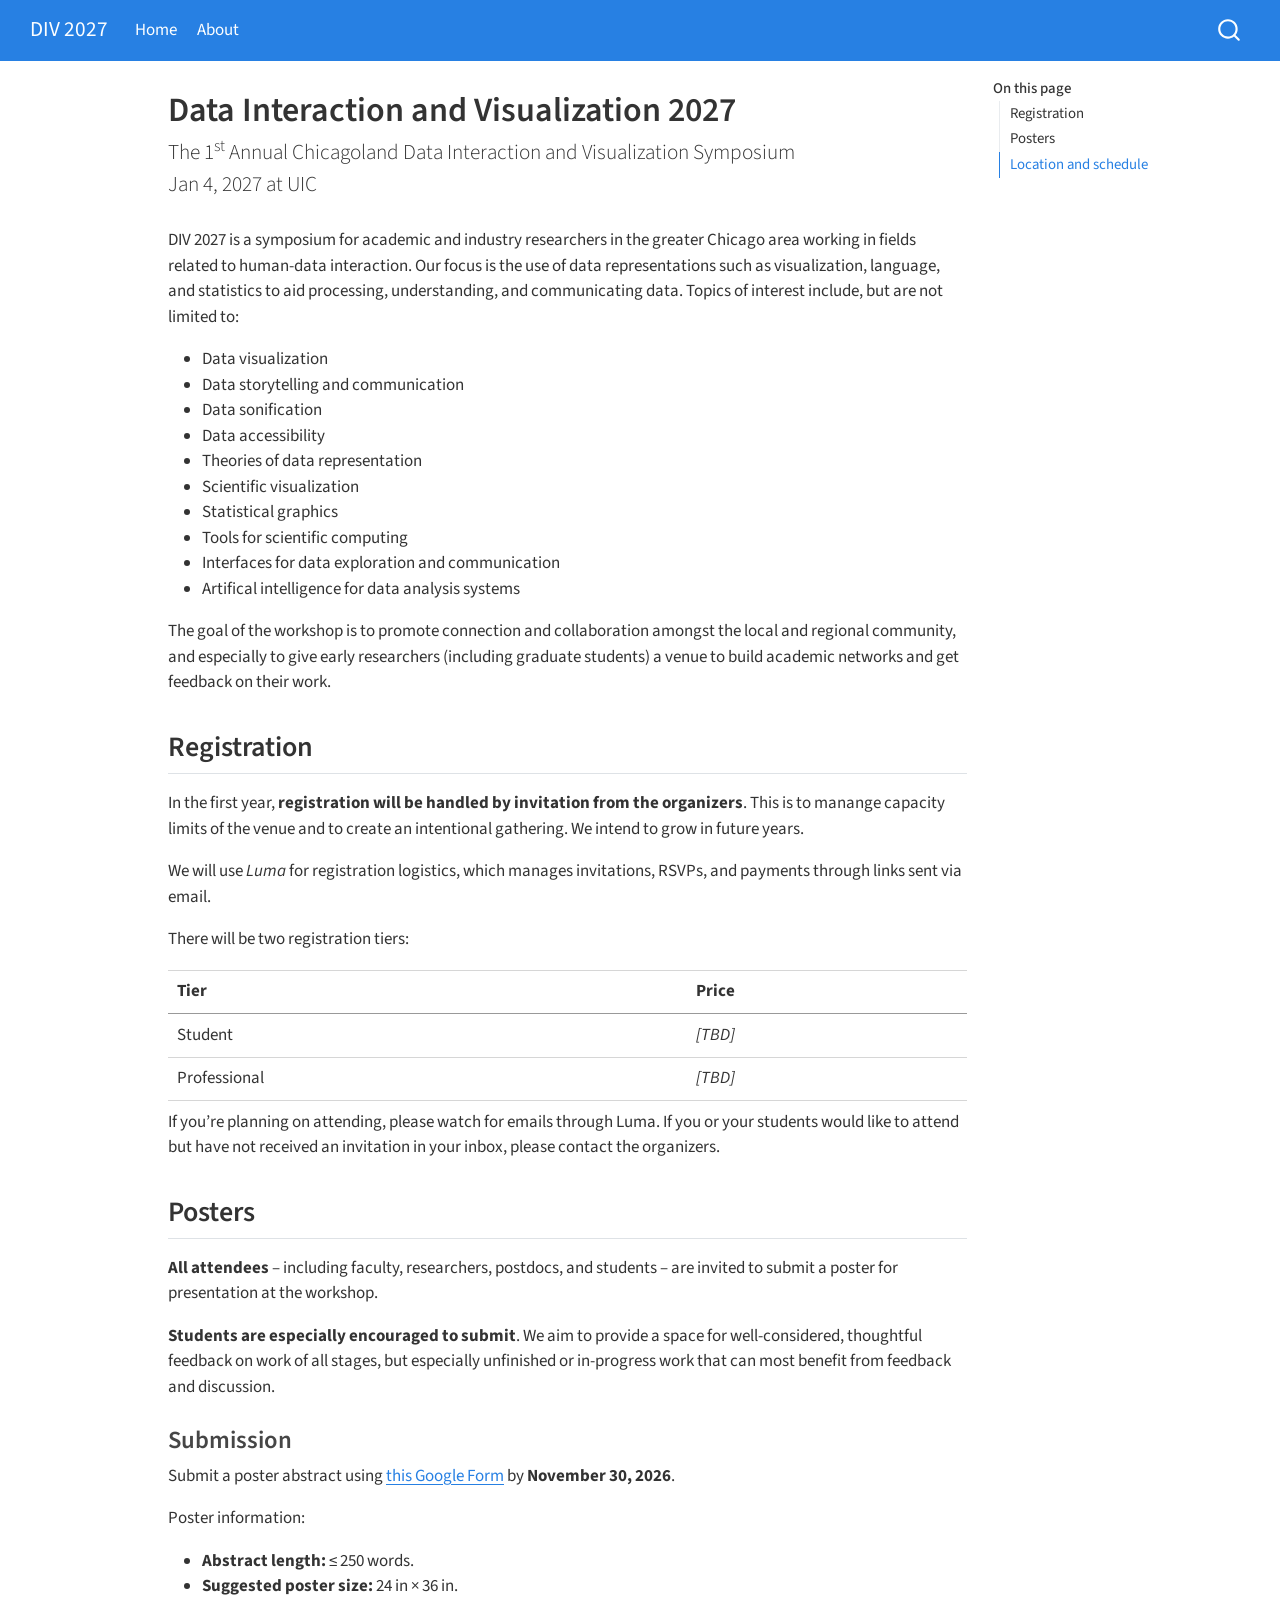
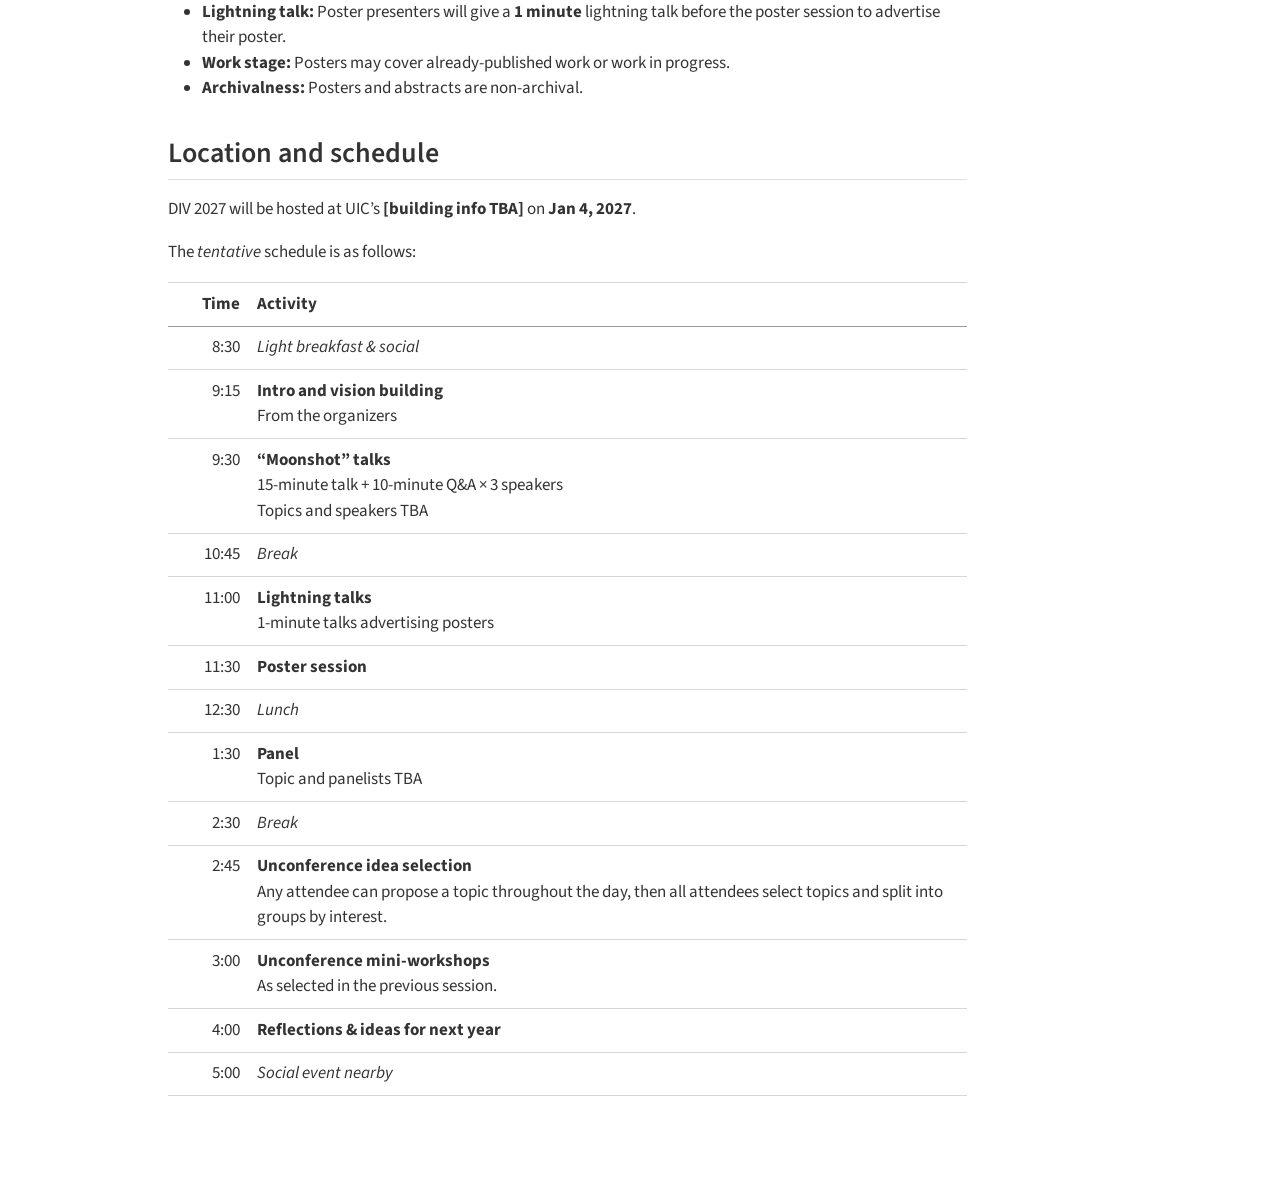
==== commit de5dda4e: "Built site for gh-pages" ====
--- a/index.html
+++ b/index.html
@@ -156,7 +156,7 @@
 </header>
 
 
-<p>DIV 2027 is a symposium for academic and industry researchers in the greater Chicago area working in fields related to human-data interaction and/or the use of data representations to aid processing, understanding, and communicating data. Topics of interest include, but are not limited to:</p>
+<p>DIV 2027 is a symposium for academic and industry researchers in the greater Chicago area working in fields related to human-data interaction. Our focus is the use of data representations such as visualization, language, and statistics to aid processing, understanding, and communicating data. Topics of interest include, but are not limited to:</p>
 <ul>
 <li>Data visualization</li>
 <li>Data storytelling and communication</li>
@@ -172,7 +172,28 @@
 <p>The goal of the workshop is to promote connection and collaboration amongst the local and regional community, and especially to give early researchers (including graduate students) a venue to build academic networks and get feedback on their work.</p>
 <section id="registration" class="level2">
 <h2 class="anchored" data-anchor-id="registration">Registration</h2>
-<p>Registration information is <strong>TBA</strong>.</p>
+<p>In the first year, <strong>registration will be handled by invitation from the organizers</strong>. This is to manange capacity limits of the venue and to create an intentional gathering. We intend to grow in future years.</p>
+<p>We will use <em>Luma</em> for registration logistics, which manages invitations, RSVPs, and payments through links sent via email.</p>
+<p>There will be two registration tiers:</p>
+<table class="caption-top table">
+<thead>
+<tr class="header">
+<th style="text-align: left;">Tier</th>
+<th style="text-align: left;">Price</th>
+</tr>
+</thead>
+<tbody>
+<tr class="odd">
+<td style="text-align: left;">Student</td>
+<td style="text-align: left;"><em>[TBD]</em></td>
+</tr>
+<tr class="even">
+<td style="text-align: left;">Professional</td>
+<td style="text-align: left;"><em>[TBD]</em></td>
+</tr>
+</tbody>
+</table>
+<p>If you’re planning on attending, please watch for emails through Luma. If you or your students would like to attend but have not received an invitation in your inbox, please contact the organizers.</p>
 </section>
 <section id="posters" class="level2">
 <h2 class="anchored" data-anchor-id="posters">Posters</h2>
@@ -180,7 +201,7 @@
 <p><strong>Students are especially encouraged to submit</strong>. We aim to provide a space for well-considered, thoughtful feedback on work of all stages, but especially unfinished or in-progress work that can most benefit from feedback and discussion.</p>
 <section id="submission" class="level3">
 <h3 class="anchored" data-anchor-id="submission">Submission</h3>
-<p>Submit a poster abstract at <strong>[submission form TBA]</strong> by <strong>[date TBA]</strong>.</p>
+<p>Submit a poster abstract using <a href="https://docs.google.com/forms/d/e/1FAIpQLSc3QOOdpCsOQG7msMwVEiVWkohdU2Mk5HLLwnzaN6kzo8bIMQ/viewform?usp=header">this Google Form</a> by <strong>November 30, 2026</strong>.</p>
 <p>Poster information:</p>
 <ul>
 <li><strong>Abstract length:</strong> ≤ 250 words.</li>
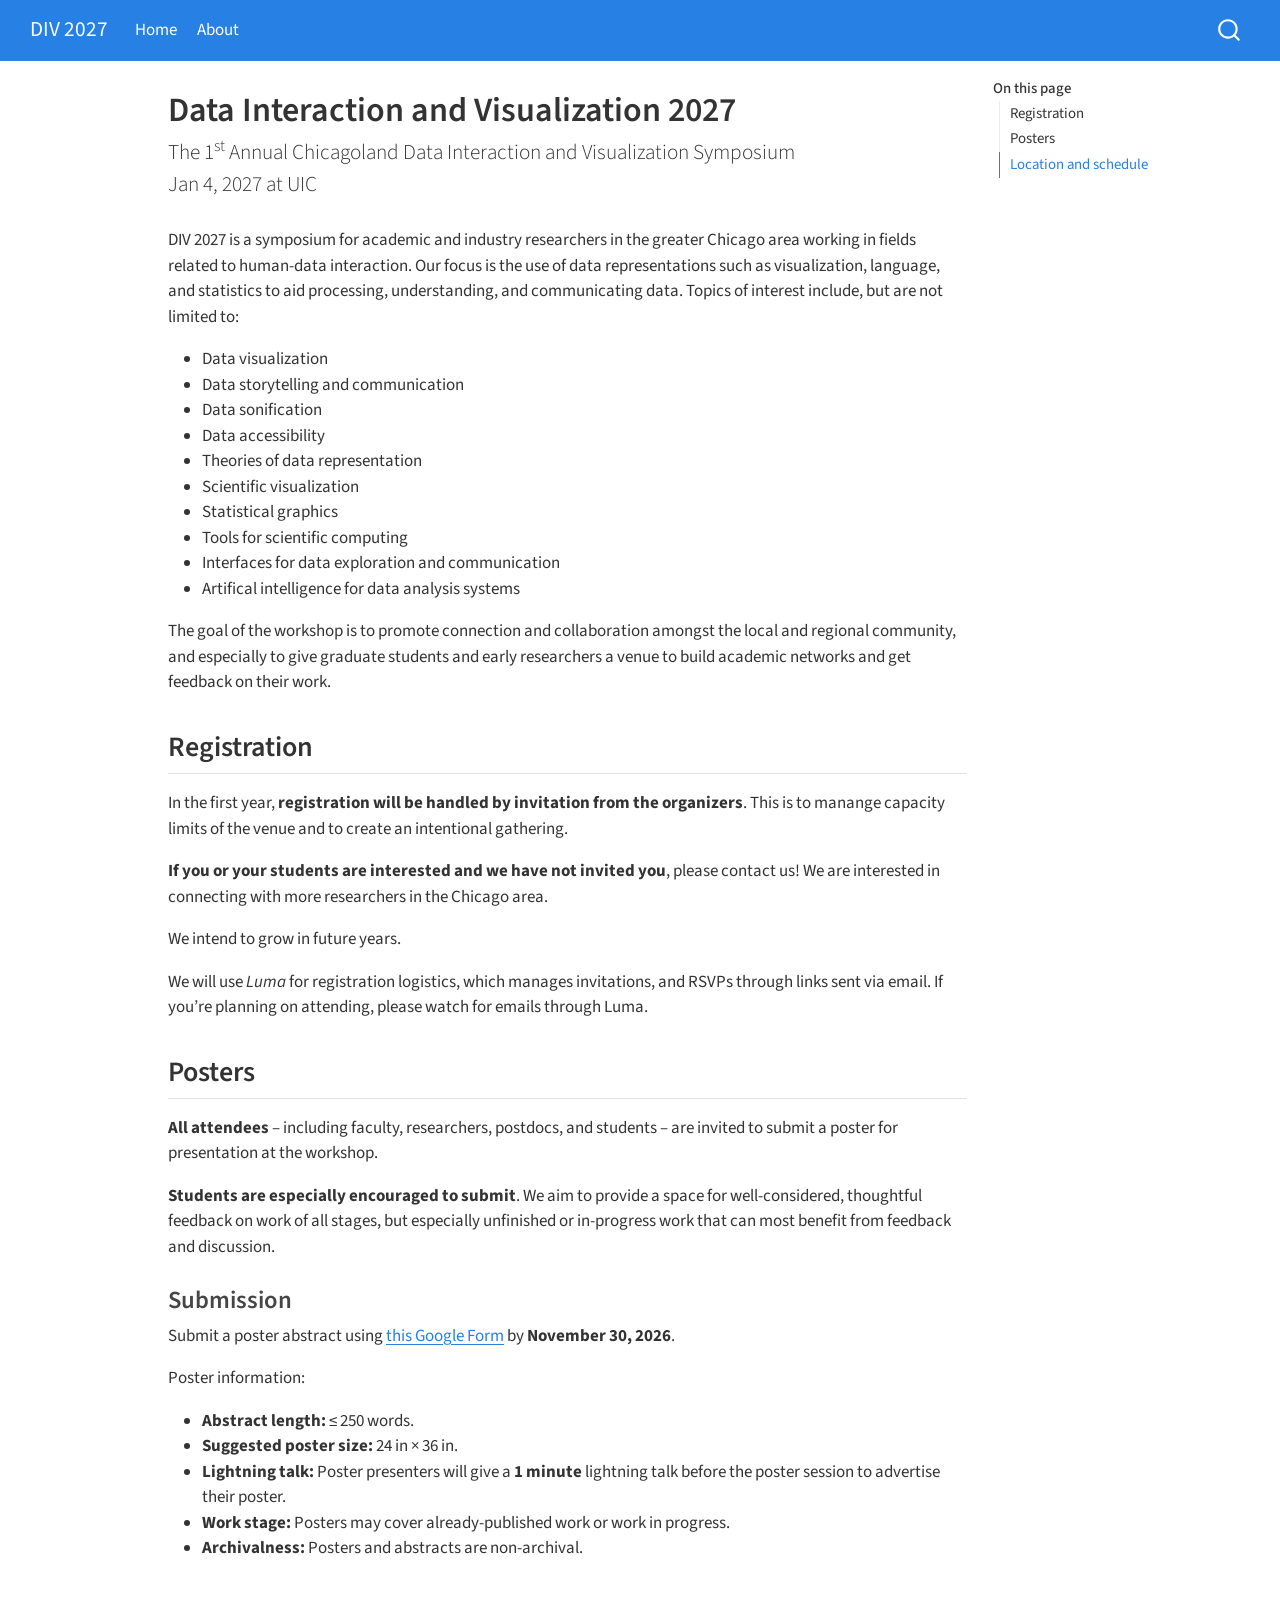
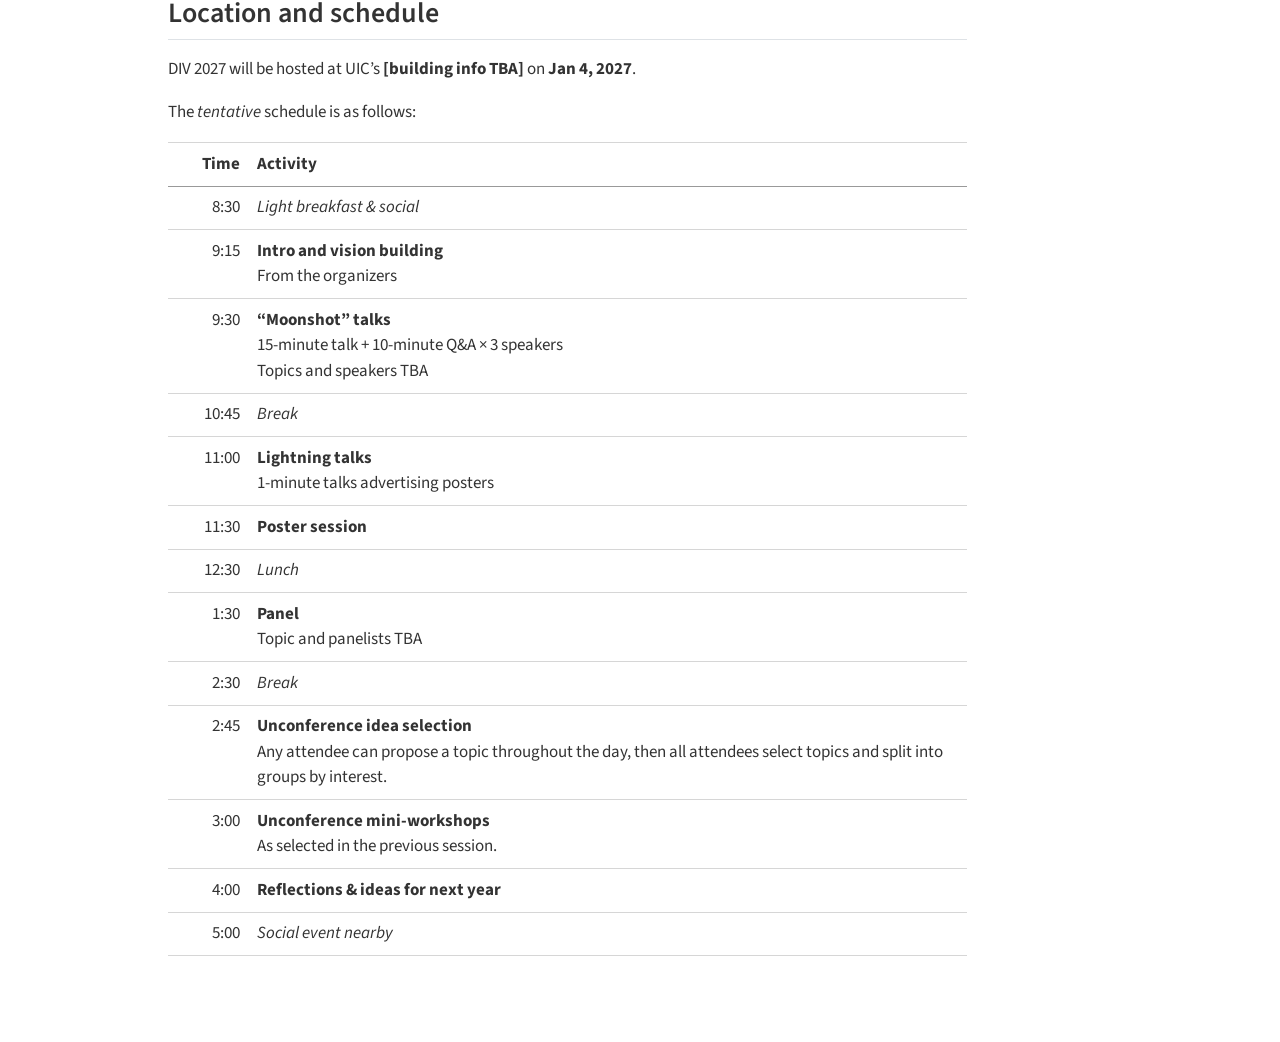
==== commit b902eb7d: "Built site for gh-pages" ====
--- a/index.html
+++ b/index.html
@@ -47,9 +47,9 @@
 <link href="site_libs/quarto-html/quarto-syntax-highlighting-64a204ab8560d761af7679ceaba22944.css" rel="stylesheet" class="quarto-color-scheme-extra" id="quarto-text-highlighting-styles">
 <script src="site_libs/bootstrap/bootstrap.min.js"></script>
 <link href="site_libs/bootstrap/bootstrap-icons.css" rel="stylesheet">
-<link href="site_libs/bootstrap/bootstrap-8132eb10a2238a3de679f4594c5232b9.min.css" rel="stylesheet" append-hash="true" class="quarto-color-scheme" id="quarto-bootstrap" data-mode="light">
-<link href="site_libs/bootstrap/bootstrap-dark-8ce74d19b3292b19ecdfc73ba8fbca08.min.css" rel="stylesheet" append-hash="true" class="quarto-color-scheme quarto-color-alternate" id="quarto-bootstrap" data-mode="light">
-<link href="site_libs/bootstrap/bootstrap-8132eb10a2238a3de679f4594c5232b9.min.css" rel="stylesheet" append-hash="true" class="quarto-color-scheme-extra" id="quarto-bootstrap" data-mode="light">
+<link href="site_libs/bootstrap/bootstrap-9fe0b22752ce8902e019ed1fd3d12db1.min.css" rel="stylesheet" append-hash="true" class="quarto-color-scheme" id="quarto-bootstrap" data-mode="light">
+<link href="site_libs/bootstrap/bootstrap-dark-2a90397e9d6b4c34848e219df086f7a7.min.css" rel="stylesheet" append-hash="true" class="quarto-color-scheme quarto-color-alternate" id="quarto-bootstrap" data-mode="light">
+<link href="site_libs/bootstrap/bootstrap-9fe0b22752ce8902e019ed1fd3d12db1.min.css" rel="stylesheet" append-hash="true" class="quarto-color-scheme-extra" id="quarto-bootstrap" data-mode="light">
 <script id="quarto-search-options" type="application/json">{
   "location": "navbar",
   "copy-button": false,
@@ -169,31 +169,13 @@
 <li>Interfaces for data exploration and communication</li>
 <li>Artifical intelligence for data analysis systems</li>
 </ul>
-<p>The goal of the workshop is to promote connection and collaboration amongst the local and regional community, and especially to give early researchers (including graduate students) a venue to build academic networks and get feedback on their work.</p>
+<p>The goal of the workshop is to promote connection and collaboration amongst the local and regional community, and especially to give graduate students and early researchers a venue to build academic networks and get feedback on their work.</p>
 <section id="registration" class="level2">
 <h2 class="anchored" data-anchor-id="registration">Registration</h2>
-<p>In the first year, <strong>registration will be handled by invitation from the organizers</strong>. This is to manange capacity limits of the venue and to create an intentional gathering. We intend to grow in future years.</p>
-<p>We will use <em>Luma</em> for registration logistics, which manages invitations, RSVPs, and payments through links sent via email.</p>
-<p>There will be two registration tiers:</p>
-<table class="caption-top table">
-<thead>
-<tr class="header">
-<th style="text-align: left;">Tier</th>
-<th style="text-align: left;">Price</th>
-</tr>
-</thead>
-<tbody>
-<tr class="odd">
-<td style="text-align: left;">Student</td>
-<td style="text-align: left;"><em>[TBD]</em></td>
-</tr>
-<tr class="even">
-<td style="text-align: left;">Professional</td>
-<td style="text-align: left;"><em>[TBD]</em></td>
-</tr>
-</tbody>
-</table>
-<p>If you’re planning on attending, please watch for emails through Luma. If you or your students would like to attend but have not received an invitation in your inbox, please contact the organizers.</p>
+<p>In the first year, <strong>registration will be handled by invitation from the organizers</strong>. This is to manange capacity limits of the venue and to create an intentional gathering.</p>
+<p><strong>If you or your students are interested and we have not invited you</strong>, please contact us! We are interested in connecting with more researchers in the Chicago area.</p>
+<p>We intend to grow in future years.</p>
+<p>We will use <em>Luma</em> for registration logistics, which manages invitations, and RSVPs through links sent via email. If you’re planning on attending, please watch for emails through Luma.</p>
 </section>
 <section id="posters" class="level2">
 <h2 class="anchored" data-anchor-id="posters">Posters</h2>
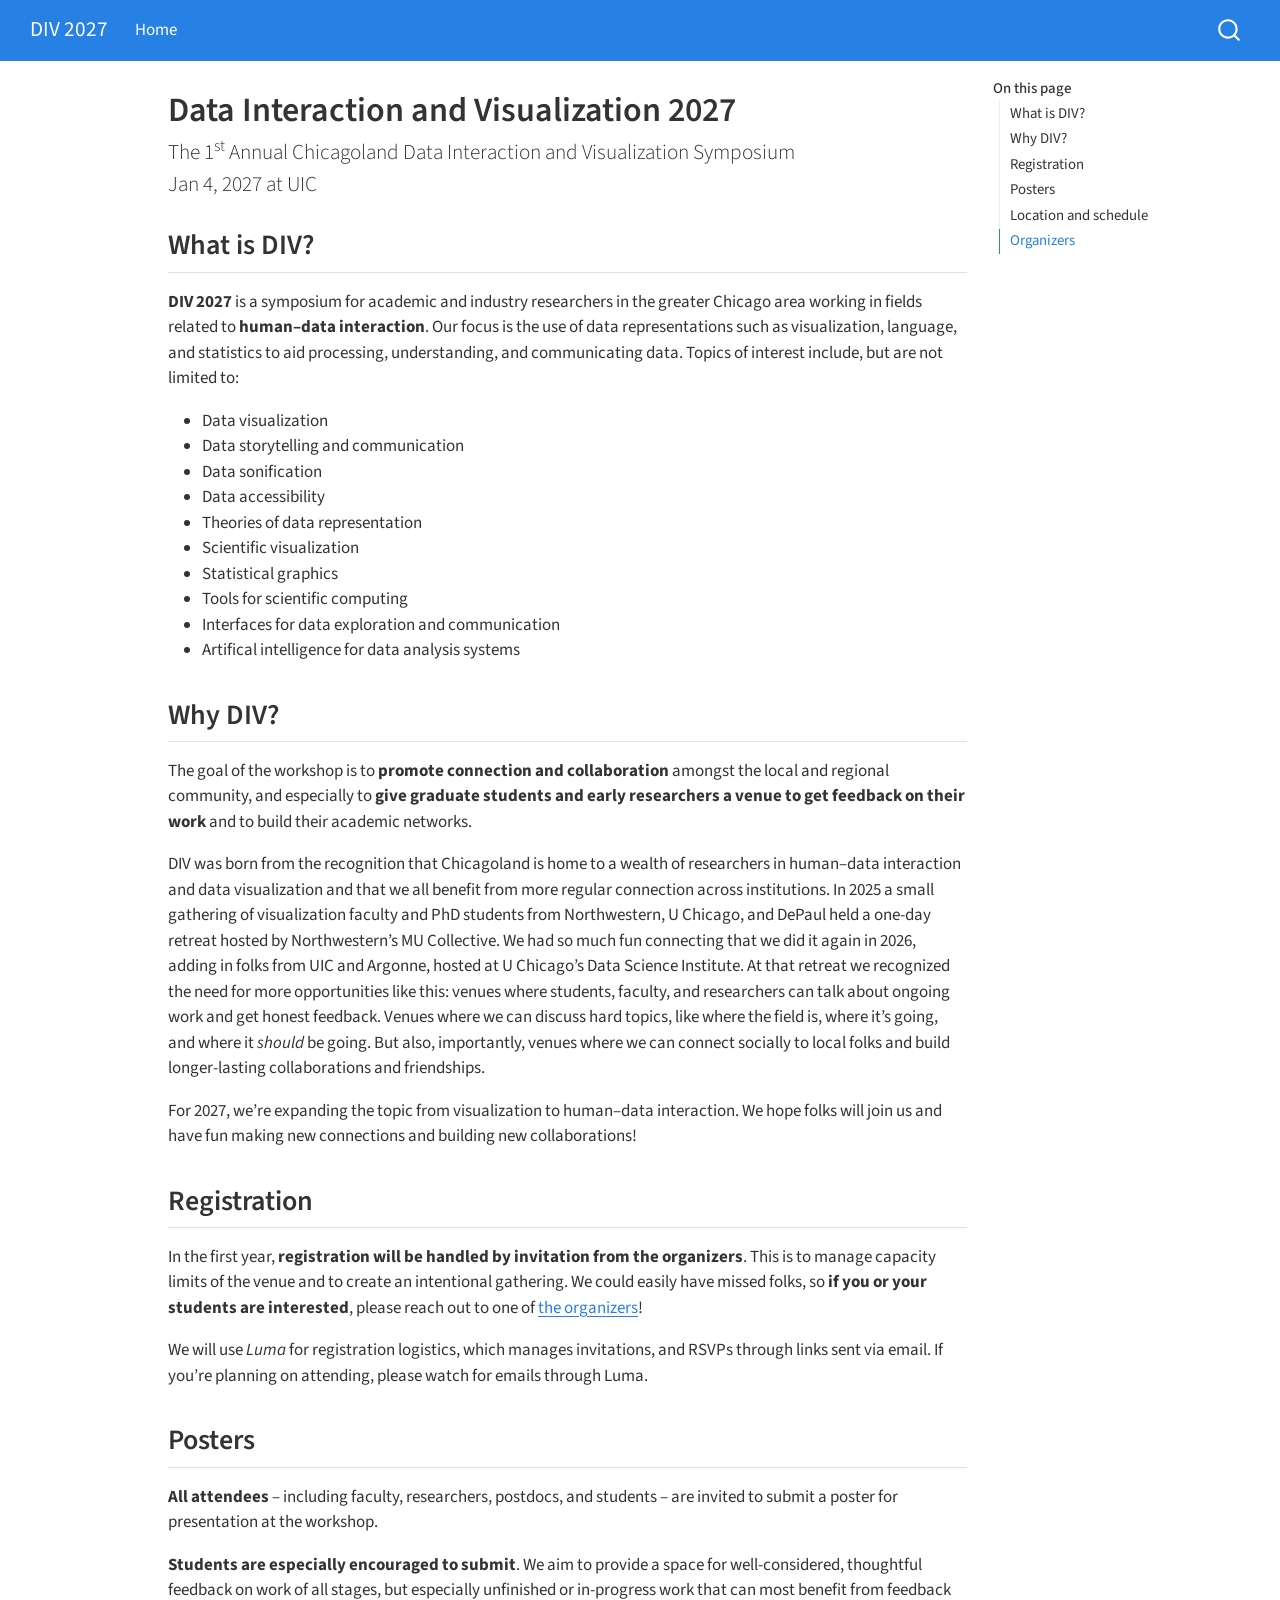
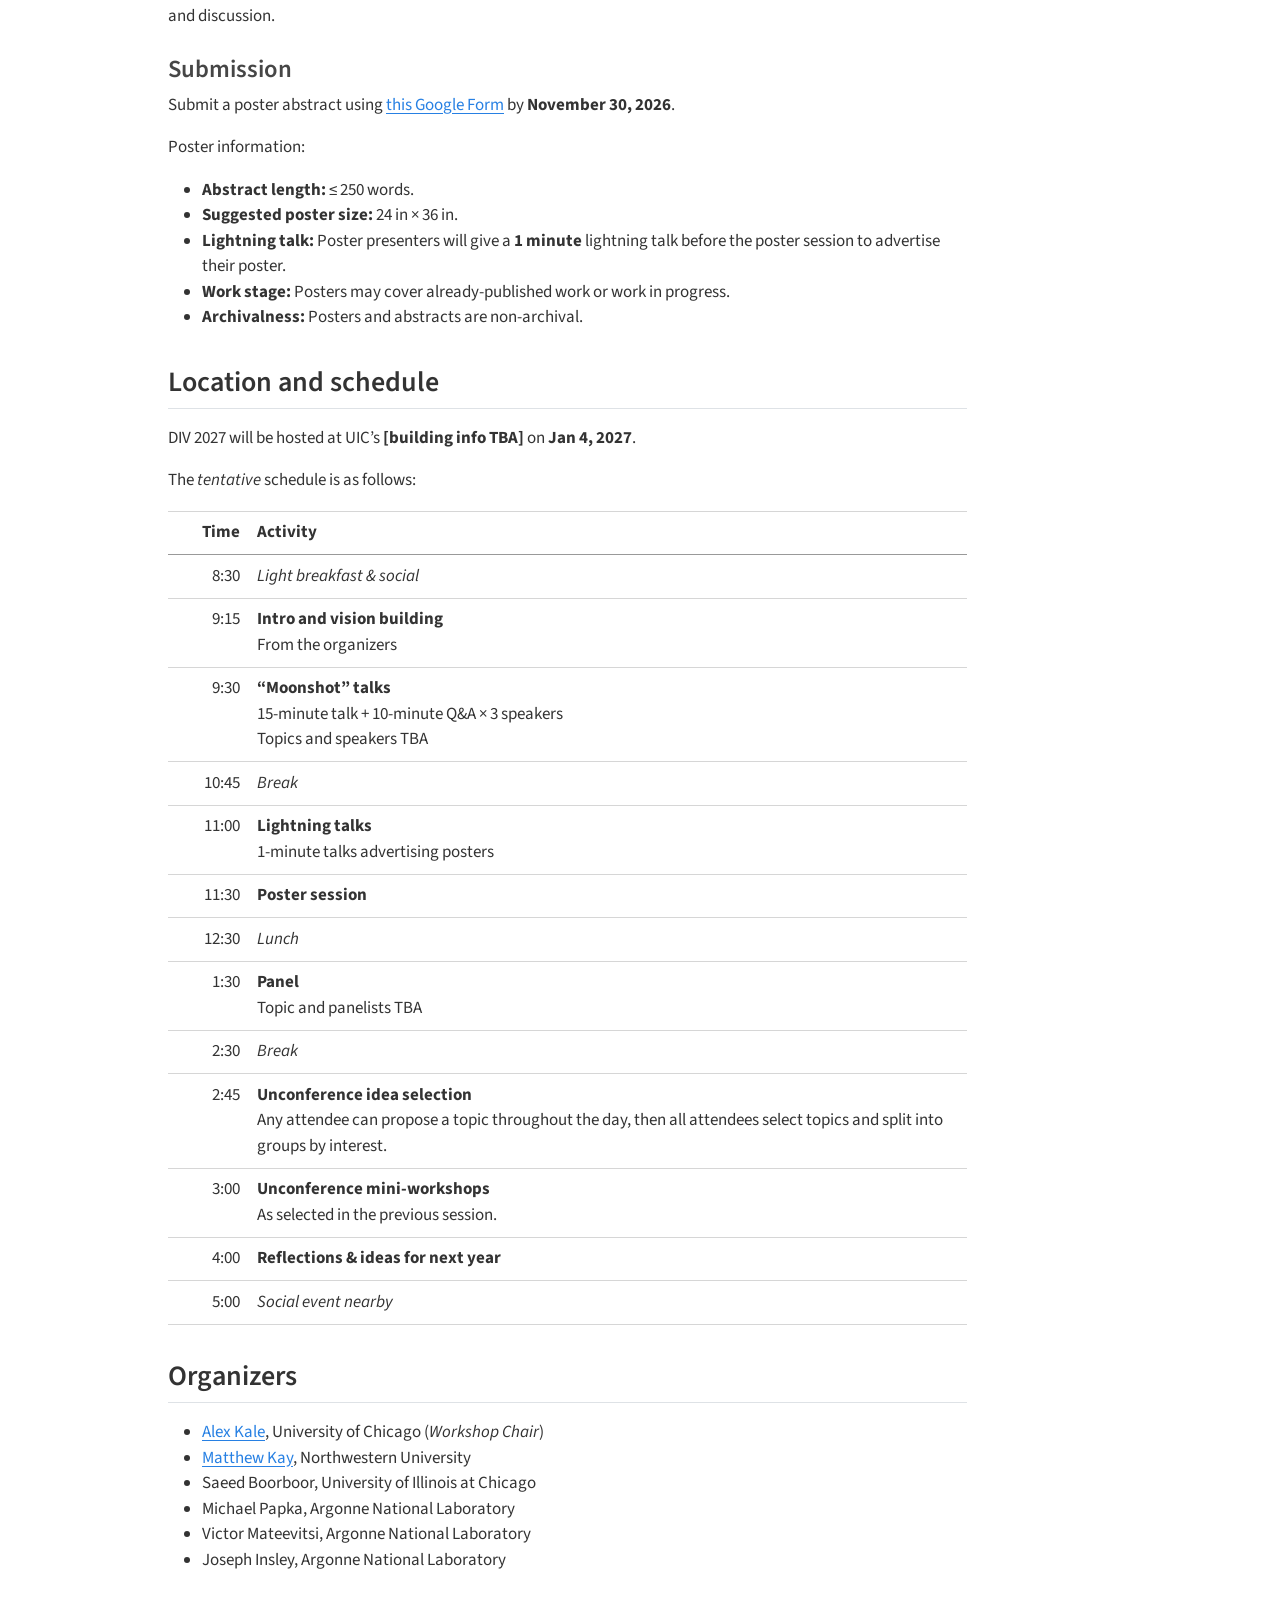
==== commit fb13646b: "Built site for gh-pages" ====
--- a/index.html
+++ b/index.html
@@ -2,7 +2,7 @@
 <html xmlns="http://www.w3.org/1999/xhtml" lang="en" xml:lang="en"><head>
 
 <meta charset="utf-8">
-<meta name="generator" content="quarto-1.10.18">
+<meta name="generator" content="quarto-1.10.19">
 
 <meta name="viewport" content="width=device-width, initial-scale=1.0, user-scalable=yes">
 
@@ -42,9 +42,9 @@
 <script src="site_libs/quarto-html/tippy.umd.min.js"></script>
 <script src="site_libs/quarto-html/anchor.min.js"></script>
 <link href="site_libs/quarto-html/tippy.css" rel="stylesheet">
-<link href="site_libs/quarto-html/quarto-syntax-highlighting-64a204ab8560d761af7679ceaba22944.css" rel="stylesheet" class="quarto-color-scheme" id="quarto-text-highlighting-styles">
-<link href="site_libs/quarto-html/quarto-syntax-highlighting-dark-b85bc7c33db8c58e0ec93c3465666fed.css" rel="stylesheet" class="quarto-color-scheme quarto-color-alternate" id="quarto-text-highlighting-styles">
-<link href="site_libs/quarto-html/quarto-syntax-highlighting-64a204ab8560d761af7679ceaba22944.css" rel="stylesheet" class="quarto-color-scheme-extra" id="quarto-text-highlighting-styles">
+<link href="site_libs/quarto-html/quarto-syntax-highlighting-bf27225e3a48a9273f3daa8f8e829971.css" rel="stylesheet" class="quarto-color-scheme" id="quarto-text-highlighting-styles">
+<link href="site_libs/quarto-html/quarto-syntax-highlighting-dark-b626d73c4c936ccc3cb08be7d45d1df6.css" rel="stylesheet" class="quarto-color-scheme quarto-color-alternate" id="quarto-text-highlighting-styles">
+<link href="site_libs/quarto-html/quarto-syntax-highlighting-bf27225e3a48a9273f3daa8f8e829971.css" rel="stylesheet" class="quarto-color-scheme-extra" id="quarto-text-highlighting-styles">
 <script src="site_libs/bootstrap/bootstrap.min.js"></script>
 <link href="site_libs/bootstrap/bootstrap-icons.css" rel="stylesheet">
 <link href="site_libs/bootstrap/bootstrap-9fe0b22752ce8902e019ed1fd3d12db1.min.css" rel="stylesheet" append-hash="true" class="quarto-color-scheme" id="quarto-bootstrap" data-mode="light">
@@ -103,10 +103,6 @@
     <a class="nav-link active" href="./index.html" aria-current="page"> 
 <span class="menu-text">Home</span></a>
   </li>  
-  <li class="nav-item">
-    <a class="nav-link" href="./about.html"> 
-<span class="menu-text">About</span></a>
-  </li>  
 </ul>
           </div> <!-- /navcollapse -->
             <div class="quarto-navbar-tools">
@@ -123,12 +119,15 @@
     <h2 id="toc-title">On this page</h2>
    
   <ul>
-  <li><a href="#registration" id="toc-registration" class="nav-link active" data-scroll-target="#registration">Registration</a></li>
+  <li><a href="#what-is-div" id="toc-what-is-div" class="nav-link active" data-scroll-target="#what-is-div">What is DIV?</a></li>
+  <li><a href="#why-div" id="toc-why-div" class="nav-link" data-scroll-target="#why-div">Why DIV?</a></li>
+  <li><a href="#registration" id="toc-registration" class="nav-link" data-scroll-target="#registration">Registration</a></li>
   <li><a href="#posters" id="toc-posters" class="nav-link" data-scroll-target="#posters">Posters</a>
   <ul class="collapse">
   <li><a href="#submission" id="toc-submission" class="nav-link" data-scroll-target="#submission">Submission</a></li>
   </ul></li>
   <li><a href="#location-and-schedule" id="toc-location-and-schedule" class="nav-link" data-scroll-target="#location-and-schedule">Location and schedule</a></li>
+  <li><a href="#organizers" id="toc-organizers" class="nav-link" data-scroll-target="#organizers">Organizers</a></li>
   </ul>
 </nav>
     </div>
@@ -156,7 +155,9 @@
 </header>
 
 
-<p>DIV 2027 is a symposium for academic and industry researchers in the greater Chicago area working in fields related to human-data interaction. Our focus is the use of data representations such as visualization, language, and statistics to aid processing, understanding, and communicating data. Topics of interest include, but are not limited to:</p>
+<section id="what-is-div" class="level2">
+<h2 class="anchored" data-anchor-id="what-is-div">What is DIV?</h2>
+<p><strong>DIV 2027</strong> is a symposium for academic and industry researchers in the greater Chicago area working in fields related to <strong>human–data interaction</strong>. Our focus is the use of data representations such as visualization, language, and statistics to aid processing, understanding, and communicating data. Topics of interest include, but are not limited to:</p>
 <ul>
 <li>Data visualization</li>
 <li>Data storytelling and communication</li>
@@ -169,12 +170,16 @@
 <li>Interfaces for data exploration and communication</li>
 <li>Artifical intelligence for data analysis systems</li>
 </ul>
-<p>The goal of the workshop is to promote connection and collaboration amongst the local and regional community, and especially to give graduate students and early researchers a venue to build academic networks and get feedback on their work.</p>
+</section>
+<section id="why-div" class="level2">
+<h2 class="anchored" data-anchor-id="why-div">Why DIV?</h2>
+<p>The goal of the workshop is to <strong>promote connection and collaboration</strong> amongst the local and regional community, and especially to <strong>give graduate students and early researchers a venue to get feedback on their work</strong> and to build their academic networks.</p>
+<p>DIV was born from the recognition that Chicagoland is home to a wealth of researchers in human–data interaction and data visualization and that we all benefit from more regular connection across institutions. In 2025 a small gathering of visualization faculty and PhD students from Northwestern, U Chicago, and DePaul held a one-day retreat hosted by Northwestern’s MU Collective. We had so much fun connecting that we did it again in 2026, adding in folks from UIC and Argonne, hosted at U Chicago’s Data Science Institute. At that retreat we recognized the need for more opportunities like this: venues where students, faculty, and researchers can talk about ongoing work and get honest feedback. Venues where we can discuss hard topics, like where the field is, where it’s going, and where it <em>should</em> be going. But also, importantly, venues where we can connect socially to local folks and build longer-lasting collaborations and friendships.</p>
+<p>For 2027, we’re expanding the topic from visualization to human–data interaction. We hope folks will join us and have fun making new connections and building new collaborations!</p>
+</section>
 <section id="registration" class="level2">
 <h2 class="anchored" data-anchor-id="registration">Registration</h2>
-<p>In the first year, <strong>registration will be handled by invitation from the organizers</strong>. This is to manange capacity limits of the venue and to create an intentional gathering.</p>
-<p><strong>If you or your students are interested and we have not invited you</strong>, please contact us! We are interested in connecting with more researchers in the Chicago area.</p>
-<p>We intend to grow in future years.</p>
+<p>In the first year, <strong>registration will be handled by invitation from the organizers</strong>. This is to manage capacity limits of the venue and to create an intentional gathering. We could easily have missed folks, so <strong>if you or your students are interested</strong>, please reach out to one of <a href="#organizers">the organizers</a>!</p>
 <p>We will use <em>Luma</em> for registration logistics, which manages invitations, and RSVPs through links sent via email. If you’re planning on attending, please watch for emails through Luma.</p>
 </section>
 <section id="posters" class="level2">
@@ -264,6 +269,17 @@
 </tr>
 </tbody>
 </table>
+</section>
+<section id="organizers" class="level2">
+<h2 class="anchored" data-anchor-id="organizers">Organizers</h2>
+<ul>
+<li><a href="https://people.cs.uchicago.edu/~kalea/">Alex Kale</a>, University of Chicago (<em>Workshop Chair</em>)</li>
+<li><a href="https://www.mjskay.com/">Matthew Kay</a>, Northwestern University</li>
+<li>Saeed Boorboor, University of Illinois at Chicago</li>
+<li>Michael Papka, Argonne National Laboratory</li>
+<li>Victor Mateevitsi, Argonne National Laboratory</li>
+<li>Joseph Insley, Argonne National Laboratory</li>
+</ul>
 
 
 </section>
--- a/site_libs/quarto-html/quarto-syntax-highlighting-bf27225e3a48a9273f3daa8f8e829971.css
+++ b/site_libs/quarto-html/quarto-syntax-highlighting-bf27225e3a48a9273f3daa8f8e829971.css
@@ -0,0 +1,236 @@
+/* quarto syntax highlight colors */
+:root {
+  --quarto-hl-ot-color: #003B4F;
+  --quarto-hl-at-color: #657422;
+  --quarto-hl-ss-color: #20794D;
+  --quarto-hl-an-color: #5E5E5E;
+  --quarto-hl-fu-color: #4758AB;
+  --quarto-hl-st-color: #20794D;
+  --quarto-hl-cf-color: #003B4F;
+  --quarto-hl-op-color: #5E5E5E;
+  --quarto-hl-er-color: #AD0000;
+  --quarto-hl-bn-color: #AD0000;
+  --quarto-hl-al-color: #AD0000;
+  --quarto-hl-va-color: #111111;
+  --quarto-hl-bu-color: inherit;
+  --quarto-hl-ex-color: inherit;
+  --quarto-hl-pp-color: #AD0000;
+  --quarto-hl-in-color: #5E5E5E;
+  --quarto-hl-vs-color: #20794D;
+  --quarto-hl-wa-color: #5E5E5E;
+  --quarto-hl-do-color: #5E5E5E;
+  --quarto-hl-im-color: #00769E;
+  --quarto-hl-ch-color: #20794D;
+  --quarto-hl-dt-color: #AD0000;
+  --quarto-hl-fl-color: #AD0000;
+  --quarto-hl-co-color: #5E5E5E;
+  --quarto-hl-cv-color: #5E5E5E;
+  --quarto-hl-cn-color: #8f5902;
+  --quarto-hl-sc-color: #5E5E5E;
+  --quarto-hl-dv-color: #AD0000;
+  --quarto-hl-kw-color: #003B4F;
+}
+
+/* other quarto variables */
+:root {
+  --quarto-font-monospace: SFMono-Regular, Menlo, Monaco, Consolas, "Liberation Mono", "Courier New", monospace;
+}
+
+/* syntax highlight based on Pandoc's rules */
+pre > code.sourceCode > span {
+  color: #003B4F;
+}
+
+code.sourceCode > span {
+  color: #003B4F;
+}
+
+div.sourceCode,
+div.sourceCode pre.sourceCode {
+  color: #003B4F;
+}
+
+/* Normal */
+code span {
+  color: #003B4F;
+}
+
+/* Alert */
+code span.al {
+  color: #AD0000;
+  font-style: inherit;
+}
+
+/* Annotation */
+code span.an {
+  color: #5E5E5E;
+  font-style: inherit;
+}
+
+/* Attribute */
+code span.at {
+  color: #657422;
+  font-style: inherit;
+}
+
+/* BaseN */
+code span.bn {
+  color: #AD0000;
+  font-style: inherit;
+}
+
+/* BuiltIn */
+code span.bu {
+  font-style: inherit;
+}
+
+/* ControlFlow */
+code span.cf {
+  color: #003B4F;
+  font-weight: bold;
+  font-style: inherit;
+}
+
+/* Char */
+code span.ch {
+  color: #20794D;
+  font-style: inherit;
+}
+
+/* Constant */
+code span.cn {
+  color: #8f5902;
+  font-style: inherit;
+}
+
+/* Comment */
+code span.co {
+  color: #5E5E5E;
+  font-style: inherit;
+}
+
+/* CommentVar */
+code span.cv {
+  color: #5E5E5E;
+  font-style: italic;
+}
+
+/* Documentation */
+code span.do {
+  color: #5E5E5E;
+  font-style: italic;
+}
+
+/* DataType */
+code span.dt {
+  color: #AD0000;
+  font-style: inherit;
+}
+
+/* DecVal */
+code span.dv {
+  color: #AD0000;
+  font-style: inherit;
+}
+
+/* Error */
+code span.er {
+  color: #AD0000;
+  font-style: inherit;
+}
+
+/* Extension */
+code span.ex {
+  font-style: inherit;
+}
+
+/* Float */
+code span.fl {
+  color: #AD0000;
+  font-style: inherit;
+}
+
+/* Function */
+code span.fu {
+  color: #4758AB;
+  font-style: inherit;
+}
+
+/* Import */
+code span.im {
+  color: #00769E;
+  font-style: inherit;
+}
+
+/* Information */
+code span.in {
+  color: #5E5E5E;
+  font-style: inherit;
+}
+
+/* Keyword */
+code span.kw {
+  color: #003B4F;
+  font-weight: bold;
+  font-style: inherit;
+}
+
+/* Operator */
+code span.op {
+  color: #5E5E5E;
+  font-style: inherit;
+}
+
+/* Other */
+code span.ot {
+  color: #003B4F;
+  font-style: inherit;
+}
+
+/* Preprocessor */
+code span.pp {
+  color: #AD0000;
+  font-style: inherit;
+}
+
+/* SpecialChar */
+code span.sc {
+  color: #5E5E5E;
+  font-style: inherit;
+}
+
+/* SpecialString */
+code span.ss {
+  color: #20794D;
+  font-style: inherit;
+}
+
+/* String */
+code span.st {
+  color: #20794D;
+  font-style: inherit;
+}
+
+/* Variable */
+code span.va {
+  color: #111111;
+  font-style: inherit;
+}
+
+/* VerbatimString */
+code span.vs {
+  color: #20794D;
+  font-style: inherit;
+}
+
+/* Warning */
+code span.wa {
+  color: #5E5E5E;
+  font-style: italic;
+}
+
+.prevent-inlining {
+  content: "</";
+}
+
+/*# sourceMappingURL=8be38f48d34c45af72792cbd699585e7.css.map */
--- a/site_libs/quarto-html/quarto-syntax-highlighting-dark-b626d73c4c936ccc3cb08be7d45d1df6.css
+++ b/site_libs/quarto-html/quarto-syntax-highlighting-dark-b626d73c4c936ccc3cb08be7d45d1df6.css
@@ -0,0 +1,219 @@
+/* quarto syntax highlight colors */
+:root {
+  --quarto-hl-al-color: #f07178;
+  --quarto-hl-an-color: #d4d0ab;
+  --quarto-hl-at-color: #00e0e0;
+  --quarto-hl-bn-color: #d4d0ab;
+  --quarto-hl-bu-color: #abe338;
+  --quarto-hl-ch-color: #abe338;
+  --quarto-hl-co-color: #f8f8f2;
+  --quarto-hl-cv-color: #ffd700;
+  --quarto-hl-cn-color: #ffd700;
+  --quarto-hl-cf-color: #ffa07a;
+  --quarto-hl-dt-color: #ffa07a;
+  --quarto-hl-dv-color: #d4d0ab;
+  --quarto-hl-do-color: #f8f8f2;
+  --quarto-hl-er-color: #f07178;
+  --quarto-hl-ex-color: #00e0e0;
+  --quarto-hl-fl-color: #d4d0ab;
+  --quarto-hl-fu-color: #ffa07a;
+  --quarto-hl-im-color: #abe338;
+  --quarto-hl-in-color: #d4d0ab;
+  --quarto-hl-kw-color: #ffa07a;
+  --quarto-hl-op-color: #ffa07a;
+  --quarto-hl-ot-color: #00e0e0;
+  --quarto-hl-pp-color: #dcc6e0;
+  --quarto-hl-re-color: #00e0e0;
+  --quarto-hl-sc-color: #abe338;
+  --quarto-hl-ss-color: #abe338;
+  --quarto-hl-st-color: #abe338;
+  --quarto-hl-va-color: #00e0e0;
+  --quarto-hl-vs-color: #abe338;
+  --quarto-hl-wa-color: #dcc6e0;
+}
+
+/* other quarto variables */
+:root {
+  --quarto-font-monospace: SFMono-Regular, Menlo, Monaco, Consolas, "Liberation Mono", "Courier New", monospace;
+}
+
+/* syntax highlight based on Pandoc's rules */
+pre > code.sourceCode > span {
+  color: #f8f8f2;
+}
+
+code.sourceCode > span {
+  color: #f8f8f2;
+}
+
+div.sourceCode,
+div.sourceCode pre.sourceCode {
+  color: #f8f8f2;
+}
+
+/* Normal */
+code span {
+  color: #f8f8f2;
+}
+
+/* Alert */
+code span.al {
+  color: #f07178;
+}
+
+/* Annotation */
+code span.an {
+  color: #d4d0ab;
+}
+
+/* Attribute */
+code span.at {
+  color: #00e0e0;
+}
+
+/* BaseN */
+code span.bn {
+  color: #d4d0ab;
+}
+
+/* BuiltIn */
+code span.bu {
+  color: #abe338;
+}
+
+/* ControlFlow */
+code span.cf {
+  font-weight: bold;
+  color: #ffa07a;
+}
+
+/* Char */
+code span.ch {
+  color: #abe338;
+}
+
+/* Constant */
+code span.cn {
+  color: #ffd700;
+}
+
+/* Comment */
+code span.co {
+  font-style: italic;
+  color: #f8f8f2;
+}
+
+/* CommentVar */
+code span.cv {
+  color: #ffd700;
+}
+
+/* Documentation */
+code span.do {
+  color: #f8f8f2;
+}
+
+/* DataType */
+code span.dt {
+  color: #ffa07a;
+}
+
+/* DecVal */
+code span.dv {
+  color: #d4d0ab;
+}
+
+/* Error */
+code span.er {
+  color: #f07178;
+  text-decoration: underline;
+}
+
+/* Extension */
+code span.ex {
+  font-weight: bold;
+  color: #00e0e0;
+}
+
+/* Float */
+code span.fl {
+  color: #d4d0ab;
+}
+
+/* Function */
+code span.fu {
+  color: #ffa07a;
+}
+
+/* Import */
+code span.im {
+  color: #abe338;
+}
+
+/* Information */
+code span.in {
+  color: #d4d0ab;
+}
+
+/* Keyword */
+code span.kw {
+  font-weight: bold;
+  color: #ffa07a;
+}
+
+/* Operator */
+code span.op {
+  color: #ffa07a;
+}
+
+/* Other */
+code span.ot {
+  color: #00e0e0;
+}
+
+/* Preprocessor */
+code span.pp {
+  color: #dcc6e0;
+}
+
+/* RegionMarker */
+code span.re {
+  background-color: #f8f8f2;
+  color: #00e0e0;
+}
+
+/* SpecialChar */
+code span.sc {
+  color: #abe338;
+}
+
+/* SpecialString */
+code span.ss {
+  color: #abe338;
+}
+
+/* String */
+code span.st {
+  color: #abe338;
+}
+
+/* Variable */
+code span.va {
+  color: #00e0e0;
+}
+
+/* VerbatimString */
+code span.vs {
+  color: #abe338;
+}
+
+/* Warning */
+code span.wa {
+  color: #dcc6e0;
+}
+
+.prevent-inlining {
+  content: "</";
+}
+
+/*# sourceMappingURL=a269c63e8167c3ae395728e86feb0848.css.map */
--- a/site_libs/quarto-html/quarto-syntax-highlighting-bf27225e3a48a9273f3daa8f8e829971.css
+++ b/site_libs/quarto-html/quarto-syntax-highlighting-bf27225e3a48a9273f3daa8f8e829971.css
@@ -0,0 +1,236 @@
+/* quarto syntax highlight colors */
+:root {
+  --quarto-hl-ot-color: #003B4F;
+  --quarto-hl-at-color: #657422;
+  --quarto-hl-ss-color: #20794D;
+  --quarto-hl-an-color: #5E5E5E;
+  --quarto-hl-fu-color: #4758AB;
+  --quarto-hl-st-color: #20794D;
+  --quarto-hl-cf-color: #003B4F;
+  --quarto-hl-op-color: #5E5E5E;
+  --quarto-hl-er-color: #AD0000;
+  --quarto-hl-bn-color: #AD0000;
+  --quarto-hl-al-color: #AD0000;
+  --quarto-hl-va-color: #111111;
+  --quarto-hl-bu-color: inherit;
+  --quarto-hl-ex-color: inherit;
+  --quarto-hl-pp-color: #AD0000;
+  --quarto-hl-in-color: #5E5E5E;
+  --quarto-hl-vs-color: #20794D;
+  --quarto-hl-wa-color: #5E5E5E;
+  --quarto-hl-do-color: #5E5E5E;
+  --quarto-hl-im-color: #00769E;
+  --quarto-hl-ch-color: #20794D;
+  --quarto-hl-dt-color: #AD0000;
+  --quarto-hl-fl-color: #AD0000;
+  --quarto-hl-co-color: #5E5E5E;
+  --quarto-hl-cv-color: #5E5E5E;
+  --quarto-hl-cn-color: #8f5902;
+  --quarto-hl-sc-color: #5E5E5E;
+  --quarto-hl-dv-color: #AD0000;
+  --quarto-hl-kw-color: #003B4F;
+}
+
+/* other quarto variables */
+:root {
+  --quarto-font-monospace: SFMono-Regular, Menlo, Monaco, Consolas, "Liberation Mono", "Courier New", monospace;
+}
+
+/* syntax highlight based on Pandoc's rules */
+pre > code.sourceCode > span {
+  color: #003B4F;
+}
+
+code.sourceCode > span {
+  color: #003B4F;
+}
+
+div.sourceCode,
+div.sourceCode pre.sourceCode {
+  color: #003B4F;
+}
+
+/* Normal */
+code span {
+  color: #003B4F;
+}
+
+/* Alert */
+code span.al {
+  color: #AD0000;
+  font-style: inherit;
+}
+
+/* Annotation */
+code span.an {
+  color: #5E5E5E;
+  font-style: inherit;
+}
+
+/* Attribute */
+code span.at {
+  color: #657422;
+  font-style: inherit;
+}
+
+/* BaseN */
+code span.bn {
+  color: #AD0000;
+  font-style: inherit;
+}
+
+/* BuiltIn */
+code span.bu {
+  font-style: inherit;
+}
+
+/* ControlFlow */
+code span.cf {
+  color: #003B4F;
+  font-weight: bold;
+  font-style: inherit;
+}
+
+/* Char */
+code span.ch {
+  color: #20794D;
+  font-style: inherit;
+}
+
+/* Constant */
+code span.cn {
+  color: #8f5902;
+  font-style: inherit;
+}
+
+/* Comment */
+code span.co {
+  color: #5E5E5E;
+  font-style: inherit;
+}
+
+/* CommentVar */
+code span.cv {
+  color: #5E5E5E;
+  font-style: italic;
+}
+
+/* Documentation */
+code span.do {
+  color: #5E5E5E;
+  font-style: italic;
+}
+
+/* DataType */
+code span.dt {
+  color: #AD0000;
+  font-style: inherit;
+}
+
+/* DecVal */
+code span.dv {
+  color: #AD0000;
+  font-style: inherit;
+}
+
+/* Error */
+code span.er {
+  color: #AD0000;
+  font-style: inherit;
+}
+
+/* Extension */
+code span.ex {
+  font-style: inherit;
+}
+
+/* Float */
+code span.fl {
+  color: #AD0000;
+  font-style: inherit;
+}
+
+/* Function */
+code span.fu {
+  color: #4758AB;
+  font-style: inherit;
+}
+
+/* Import */
+code span.im {
+  color: #00769E;
+  font-style: inherit;
+}
+
+/* Information */
+code span.in {
+  color: #5E5E5E;
+  font-style: inherit;
+}
+
+/* Keyword */
+code span.kw {
+  color: #003B4F;
+  font-weight: bold;
+  font-style: inherit;
+}
+
+/* Operator */
+code span.op {
+  color: #5E5E5E;
+  font-style: inherit;
+}
+
+/* Other */
+code span.ot {
+  color: #003B4F;
+  font-style: inherit;
+}
+
+/* Preprocessor */
+code span.pp {
+  color: #AD0000;
+  font-style: inherit;
+}
+
+/* SpecialChar */
+code span.sc {
+  color: #5E5E5E;
+  font-style: inherit;
+}
+
+/* SpecialString */
+code span.ss {
+  color: #20794D;
+  font-style: inherit;
+}
+
+/* String */
+code span.st {
+  color: #20794D;
+  font-style: inherit;
+}
+
+/* Variable */
+code span.va {
+  color: #111111;
+  font-style: inherit;
+}
+
+/* VerbatimString */
+code span.vs {
+  color: #20794D;
+  font-style: inherit;
+}
+
+/* Warning */
+code span.wa {
+  color: #5E5E5E;
+  font-style: italic;
+}
+
+.prevent-inlining {
+  content: "</";
+}
+
+/*# sourceMappingURL=8be38f48d34c45af72792cbd699585e7.css.map */
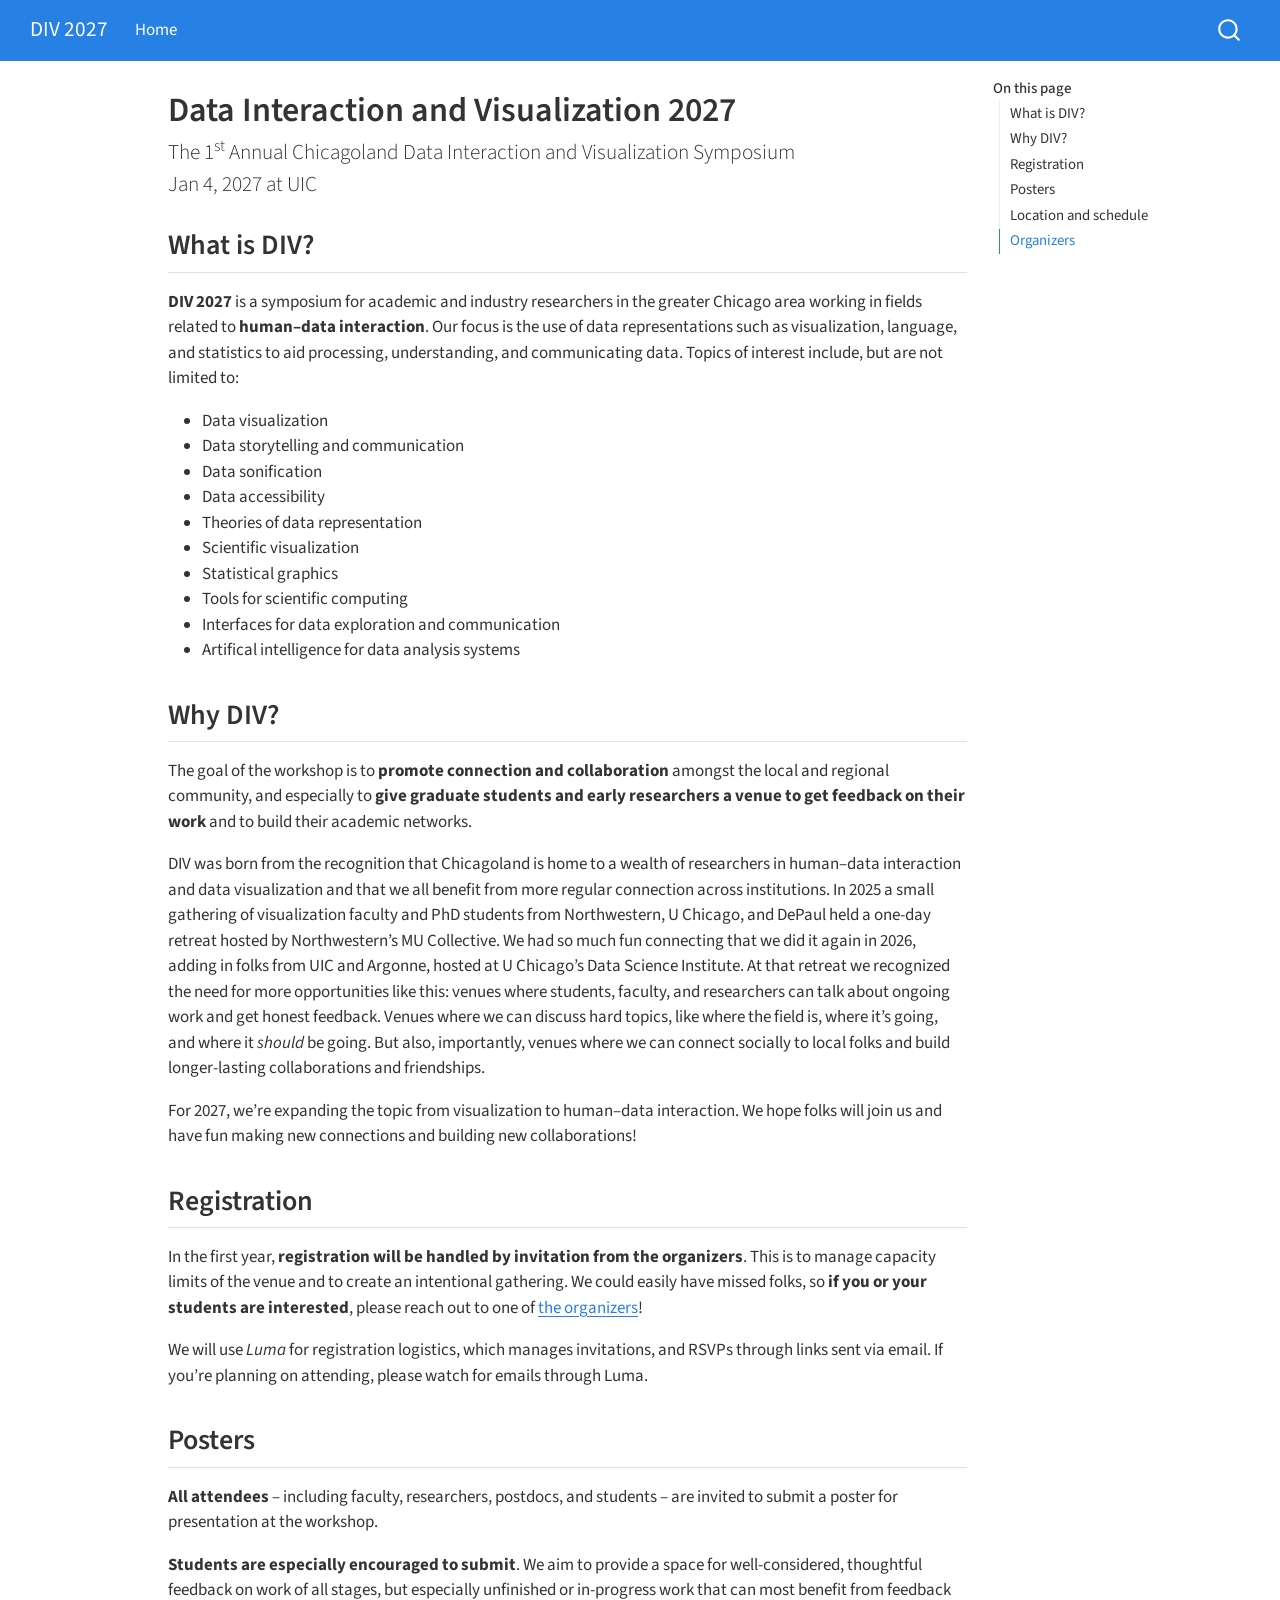
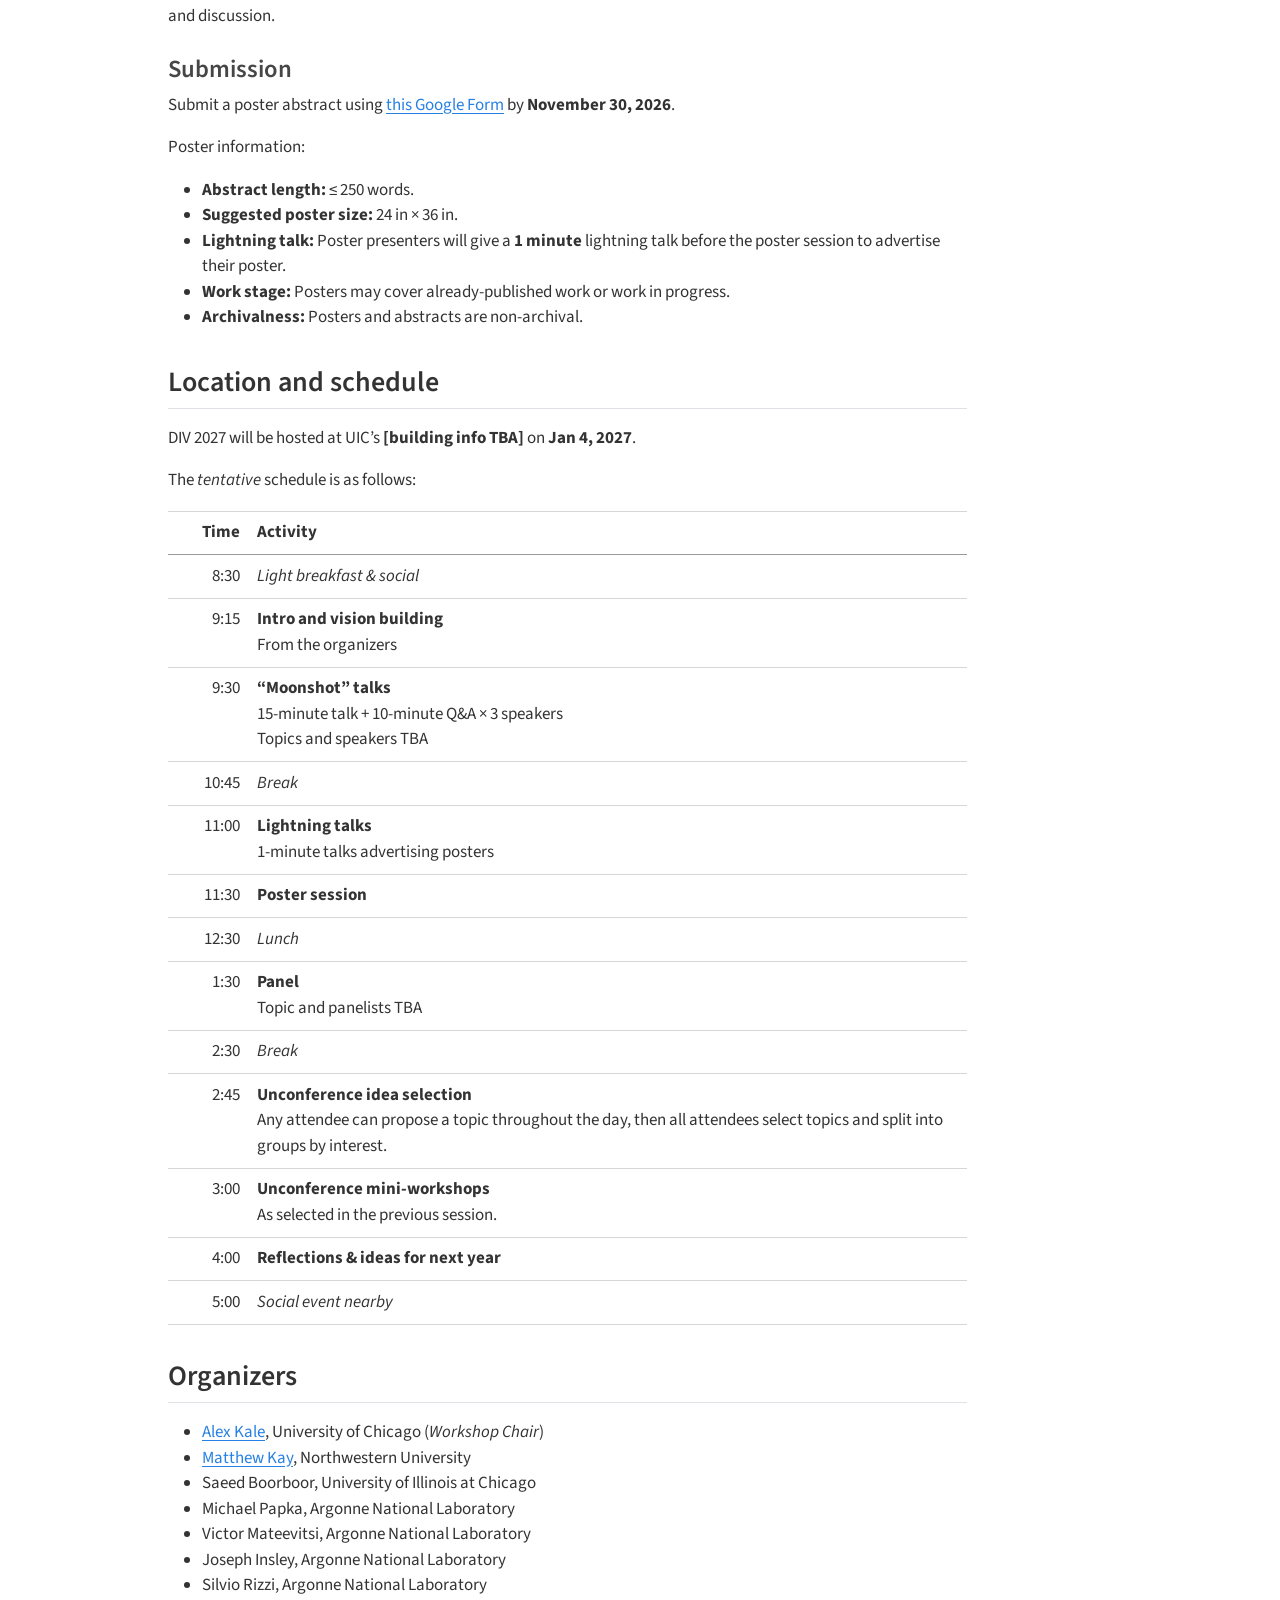
==== commit 76b80c86: "Built site for gh-pages" ====
--- a/index.html
+++ b/index.html
@@ -47,9 +47,9 @@
 <link href="site_libs/quarto-html/quarto-syntax-highlighting-bf27225e3a48a9273f3daa8f8e829971.css" rel="stylesheet" class="quarto-color-scheme-extra" id="quarto-text-highlighting-styles">
 <script src="site_libs/bootstrap/bootstrap.min.js"></script>
 <link href="site_libs/bootstrap/bootstrap-icons.css" rel="stylesheet">
-<link href="site_libs/bootstrap/bootstrap-9fe0b22752ce8902e019ed1fd3d12db1.min.css" rel="stylesheet" append-hash="true" class="quarto-color-scheme" id="quarto-bootstrap" data-mode="light">
-<link href="site_libs/bootstrap/bootstrap-dark-2a90397e9d6b4c34848e219df086f7a7.min.css" rel="stylesheet" append-hash="true" class="quarto-color-scheme quarto-color-alternate" id="quarto-bootstrap" data-mode="light">
-<link href="site_libs/bootstrap/bootstrap-9fe0b22752ce8902e019ed1fd3d12db1.min.css" rel="stylesheet" append-hash="true" class="quarto-color-scheme-extra" id="quarto-bootstrap" data-mode="light">
+<link href="site_libs/bootstrap/bootstrap-03acecfe8446072b330b6efff101d5a1.min.css" rel="stylesheet" append-hash="true" class="quarto-color-scheme" id="quarto-bootstrap" data-mode="light">
+<link href="site_libs/bootstrap/bootstrap-dark-4e50fd7c12f4d0612c1b194d6f568c97.min.css" rel="stylesheet" append-hash="true" class="quarto-color-scheme quarto-color-alternate" id="quarto-bootstrap" data-mode="light">
+<link href="site_libs/bootstrap/bootstrap-03acecfe8446072b330b6efff101d5a1.min.css" rel="stylesheet" append-hash="true" class="quarto-color-scheme-extra" id="quarto-bootstrap" data-mode="light">
 <script id="quarto-search-options" type="application/json">{
   "location": "navbar",
   "copy-button": false,
@@ -279,6 +279,7 @@
 <li>Michael Papka, Argonne National Laboratory</li>
 <li>Victor Mateevitsi, Argonne National Laboratory</li>
 <li>Joseph Insley, Argonne National Laboratory</li>
+<li>Silvio Rizzi, Argonne National Laboratory</li>
 </ul>
 
 
